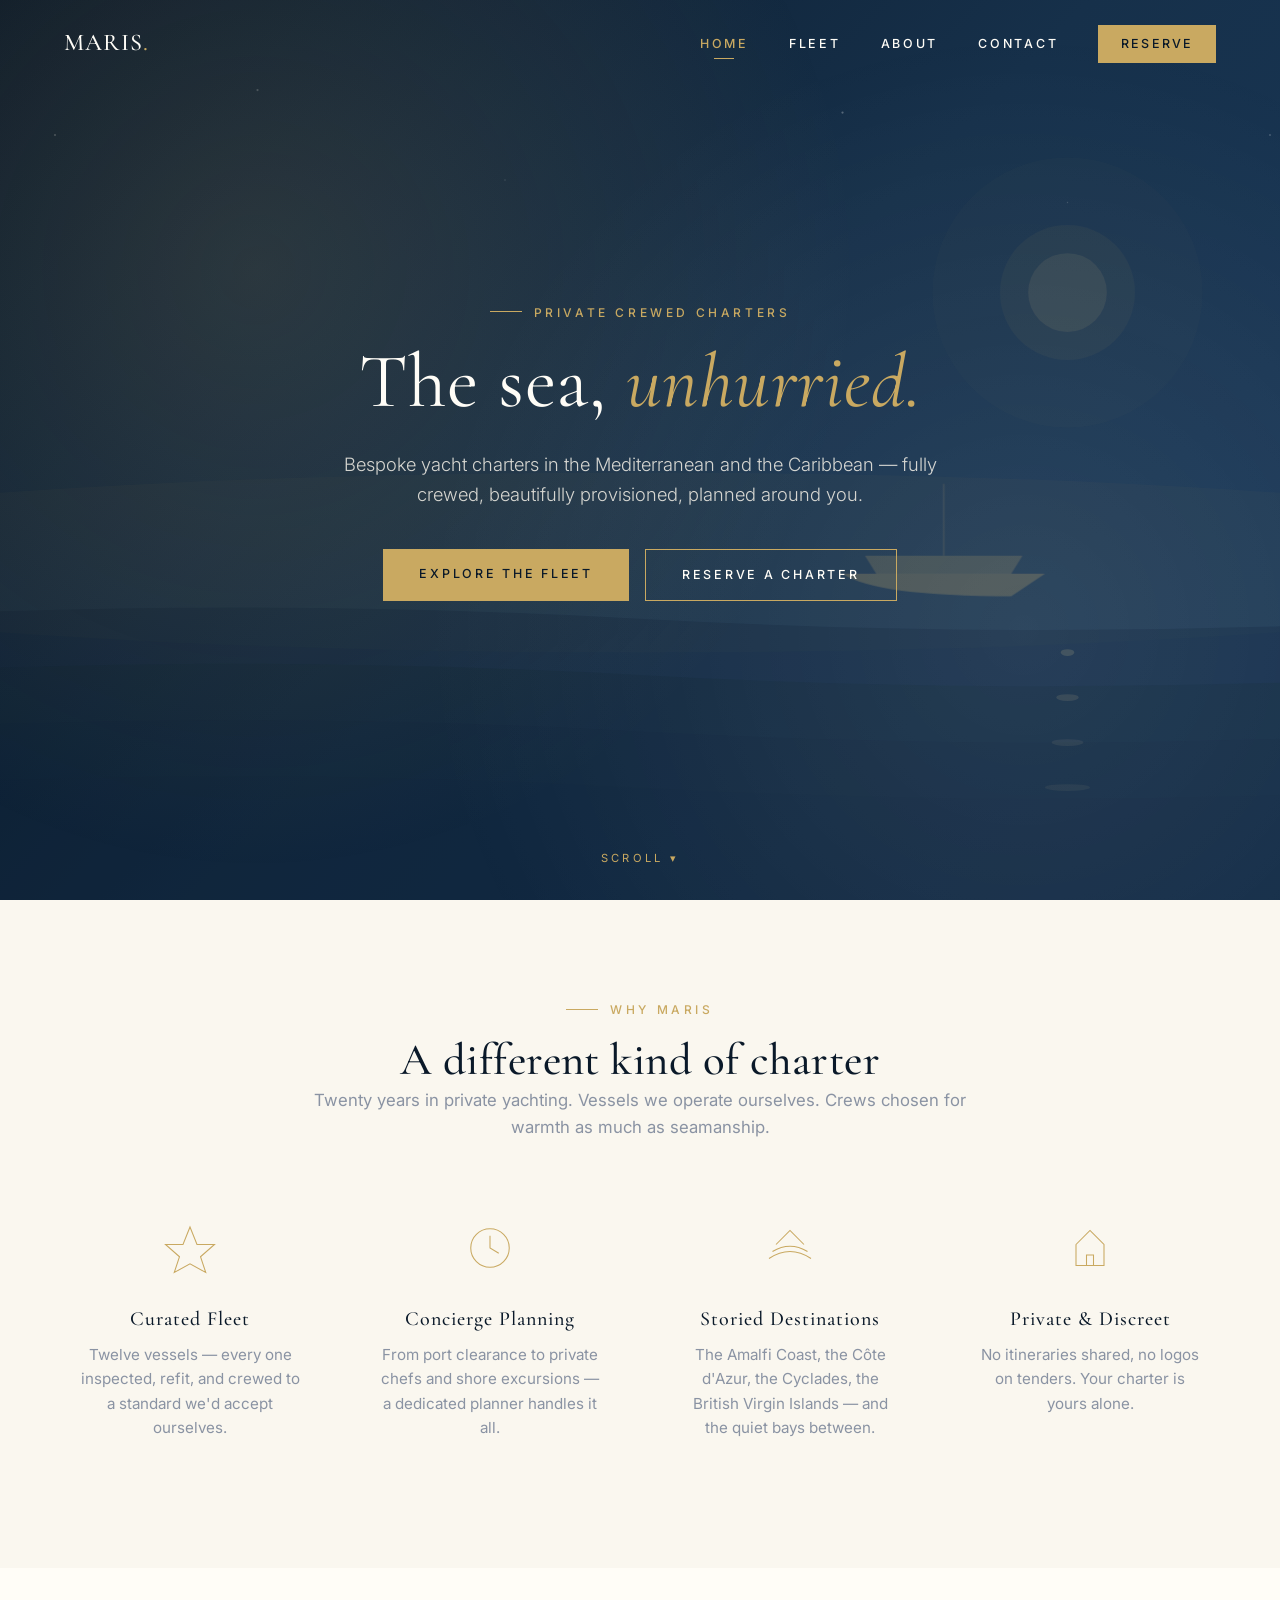
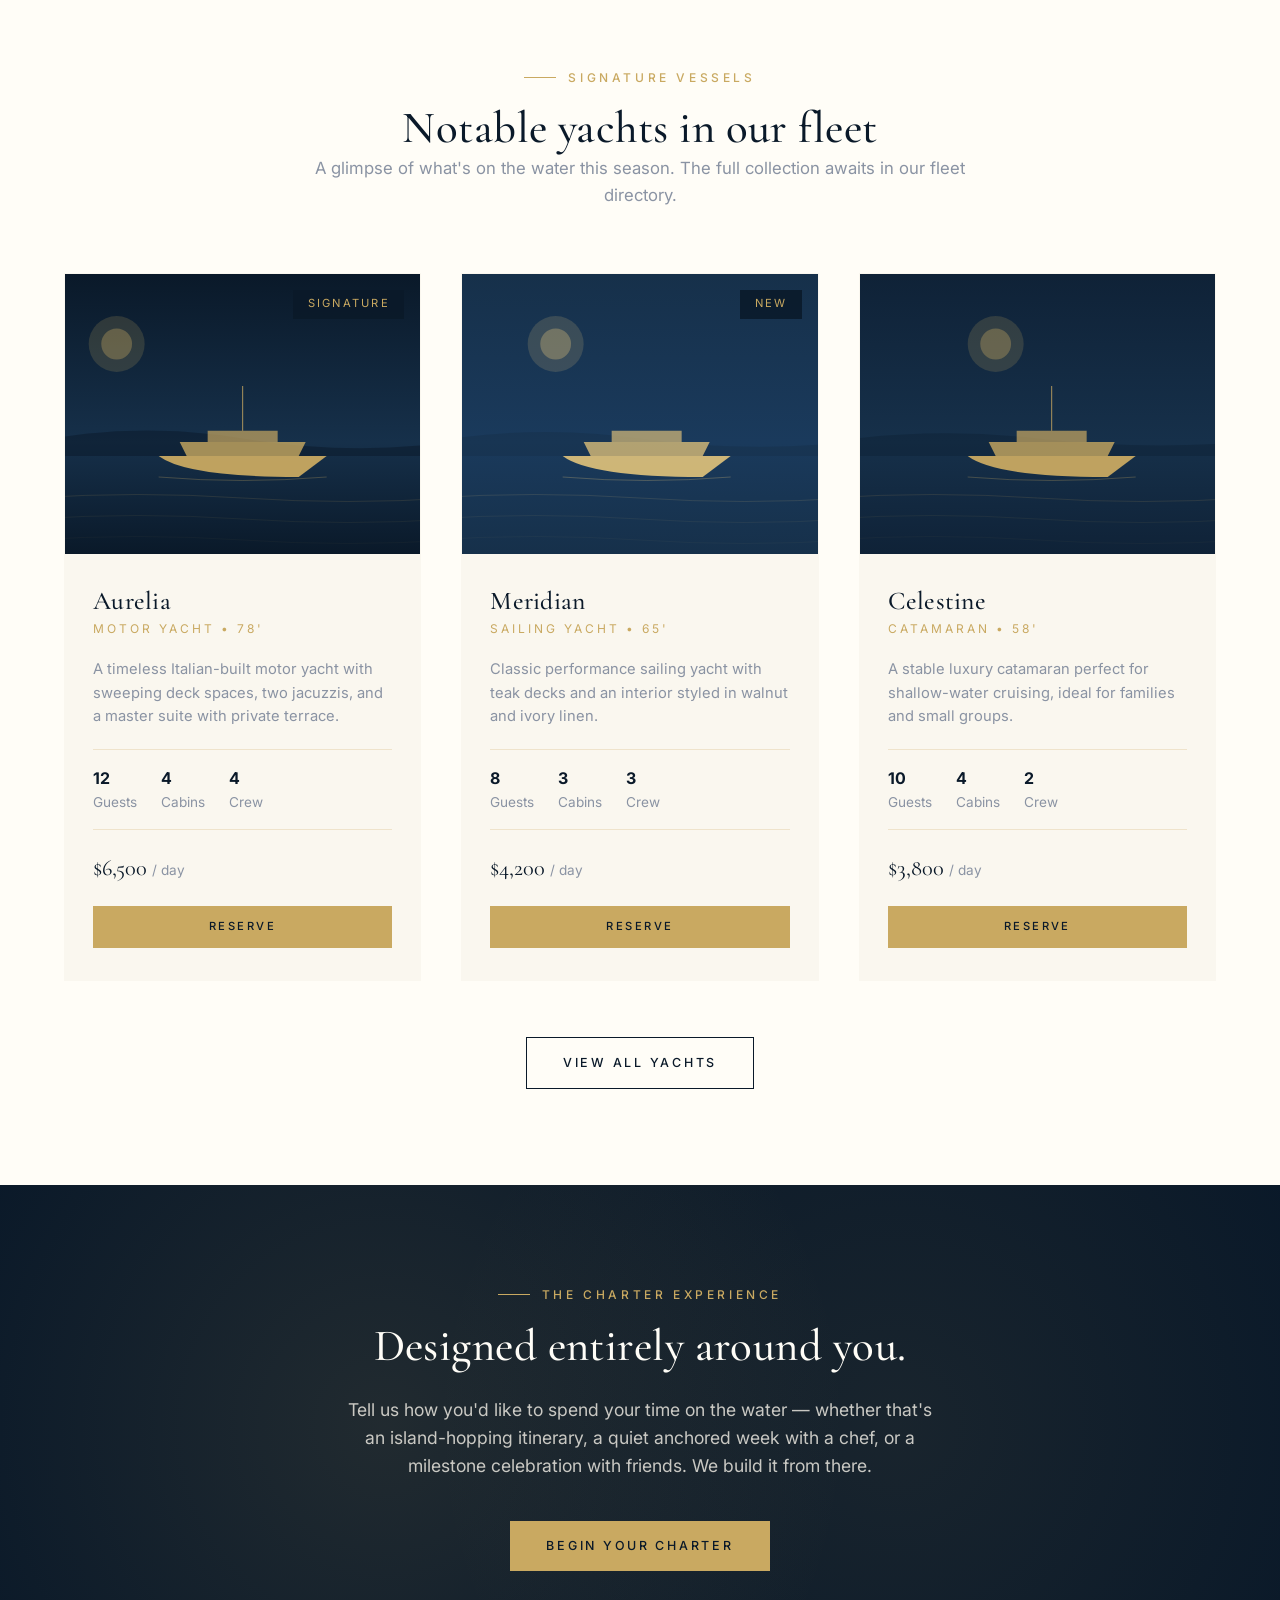
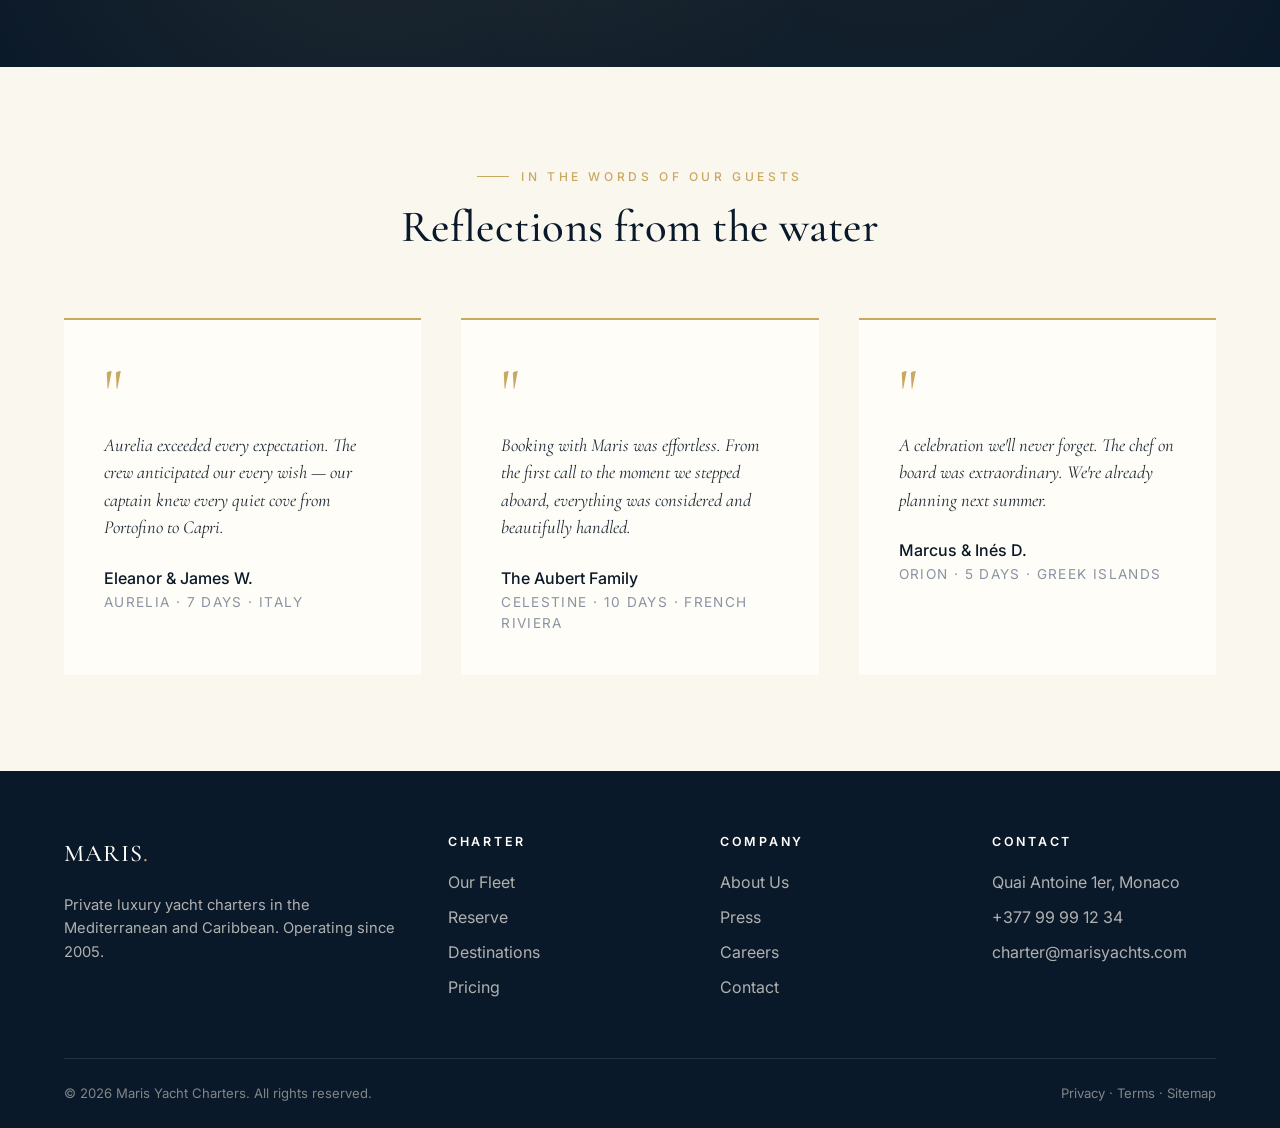
==== index.html @ e3ecb00d "Add files via upload" ====
<!DOCTYPE html>
<html lang="en">
<head>
  <meta charset="UTF-8">
  <meta name="viewport" content="width=device-width, initial-scale=1.0">
  <title>Maris Yacht Charters — Private Luxury Yacht Charters</title>
  <meta name="description" content="Private luxury yacht charters in the Mediterranean and Caribbean. Crewed motor yachts, sailing yachts, and catamarans available by the day or week.">
  <link rel="preconnect" href="https://fonts.googleapis.com">
  <link rel="preconnect" href="https://fonts.gstatic.com" crossorigin>
  <link href="https://fonts.googleapis.com/css2?family=Cormorant+Garamond:ital,wght@0,400;0,500;0,600;1,400&family=Inter:wght@300;400;500;600&display=swap" rel="stylesheet">
  <link rel="stylesheet" href="styles.css">
</head>
<body>

  <!-- Navigation -->
  <nav class="nav">
    <div class="nav-inner">
      <a href="index.html" class="logo">MARIS<span class="gold">.</span></a>
      <button class="nav-toggle" aria-label="Menu">☰</button>
      <ul class="nav-links">
        <li><a href="index.html" class="active">Home</a></li>
        <li><a href="fleet.html">Fleet</a></li>
        <li><a href="about.html">About</a></li>
        <li><a href="contact.html">Contact</a></li>
        <li><a href="booking.html" class="nav-cta">Reserve</a></li>
      </ul>
    </div>
  </nav>

  <!-- Hero -->
  <header class="hero">
    <div class="hero-bg">
      <svg viewBox="0 0 1440 800" xmlns="http://www.w3.org/2000/svg" preserveAspectRatio="xMidYMid slice">
        <defs>
          <linearGradient id="hero-sky" x1="0" y1="0" x2="0" y2="1">
            <stop offset="0" stop-color="#0a1929"/>
            <stop offset="1" stop-color="#16304a"/>
          </linearGradient>
        </defs>
        <!-- Stars -->
        <circle cx="200" cy="120" r="0.8" fill="#fff" opacity="0.6"/>
        <circle cx="380" cy="80" r="1" fill="#fff" opacity="0.5"/>
        <circle cx="600" cy="160" r="0.7" fill="#fff" opacity="0.4"/>
        <circle cx="900" cy="100" r="1" fill="#fff" opacity="0.7"/>
        <circle cx="1100" cy="180" r="0.6" fill="#fff" opacity="0.4"/>
        <circle cx="1280" cy="120" r="0.9" fill="#fff" opacity="0.5"/>
        <!-- Moon glow -->
        <circle cx="1100" cy="260" r="120" fill="#c9a961" opacity="0.06"/>
        <circle cx="1100" cy="260" r="60" fill="#c9a961" opacity="0.12"/>
        <circle cx="1100" cy="260" r="35" fill="#d9bd7a" opacity="0.25"/>
        <!-- Horizon glow -->
        <ellipse cx="720" cy="500" rx="900" ry="80" fill="#c9a961" opacity="0.08"/>
        <!-- Distant yacht -->
        <g transform="translate(900, 480)" opacity="0.65">
          <path d="M0 30 Q30 50 150 50 L180 30 Z" fill="#c9a961"/>
          <path d="M20 14 L160 14 L150 30 L30 30 Z" fill="#c9a961" opacity="0.8"/>
          <line x1="90" y1="14" x2="90" y2="-50" stroke="#c9a961" stroke-width="0.8"/>
        </g>
        <!-- Water waves -->
        <path d="M0 550 Q360 530 720 550 T1440 550 L1440 800 L0 800 Z" fill="#0a1929" opacity="0.5"/>
        <path d="M0 600 Q360 580 720 600 T1440 600 L1440 800 L0 800 Z" fill="#0a1929" opacity="0.6"/>
        <path d="M0 650 Q360 630 720 650 T1440 650 L1440 800 L0 800 Z" fill="#0a1929" opacity="0.7"/>
        <path d="M0 700 Q360 680 720 700 T1440 700 L1440 800 L0 800 Z" fill="#0a1929" opacity="0.85"/>
        <!-- Moon reflection on water -->
        <ellipse cx="1100" cy="580" rx="6" ry="3" fill="#d9bd7a" opacity="0.4"/>
        <ellipse cx="1100" cy="620" rx="10" ry="3" fill="#d9bd7a" opacity="0.3"/>
        <ellipse cx="1100" cy="660" rx="14" ry="3" fill="#d9bd7a" opacity="0.2"/>
        <ellipse cx="1100" cy="700" rx="20" ry="3" fill="#d9bd7a" opacity="0.15"/>
      </svg>
    </div>
    <div class="hero-content">
      <span class="eyebrow">Private Crewed Charters</span>
      <h1>The sea, <span class="italic">unhurried.</span></h1>
      <p class="subtitle">Bespoke yacht charters in the Mediterranean and the Caribbean — fully crewed, beautifully provisioned, planned around you.</p>
      <div class="hero-cta">
        <a href="fleet.html" class="btn btn-primary">Explore the fleet</a>
        <a href="booking.html" class="btn btn-outline">Reserve a charter</a>
      </div>
    </div>
    <div class="hero-scroll">Scroll ▾</div>
  </header>

  <!-- Value props -->
  <section class="values">
    <div class="container">
      <div class="section-head reveal">
        <span class="eyebrow">Why Maris</span>
        <h2>A different kind of charter</h2>
        <p>Twenty years in private yachting. Vessels we operate ourselves. Crews chosen for warmth as much as seamanship.</p>
      </div>
      <div class="values-grid">
        <div class="value reveal">
          <svg class="value-icon" viewBox="0 0 64 64" fill="none" stroke="currentColor" stroke-width="1.2">
            <path d="M32 8 L40 28 L60 28 L44 42 L50 60 L32 50 L14 60 L20 42 L4 28 L24 28 Z"/>
          </svg>
          <h3>Curated Fleet</h3>
          <p>Twelve vessels — every one inspected, refit, and crewed to a standard we'd accept ourselves.</p>
        </div>
        <div class="value reveal">
          <svg class="value-icon" viewBox="0 0 64 64" fill="none" stroke="currentColor" stroke-width="1.2">
            <circle cx="32" cy="32" r="22"/>
            <path d="M32 18 L32 32 L42 38"/>
          </svg>
          <h3>Concierge Planning</h3>
          <p>From port clearance to private chefs and shore excursions — a dedicated planner handles it all.</p>
        </div>
        <div class="value reveal">
          <svg class="value-icon" viewBox="0 0 64 64" fill="none" stroke="currentColor" stroke-width="1.2">
            <path d="M12 36 Q32 24 52 36"/>
            <path d="M8 44 Q32 28 56 44"/>
            <path d="M16 28 L32 12 L48 28"/>
          </svg>
          <h3>Storied Destinations</h3>
          <p>The Amalfi Coast, the Côte d'Azur, the Cyclades, the British Virgin Islands — and the quiet bays between.</p>
        </div>
        <div class="value reveal">
          <svg class="value-icon" viewBox="0 0 64 64" fill="none" stroke="currentColor" stroke-width="1.2">
            <path d="M16 28 L32 12 L48 28 L48 52 L16 52 Z"/>
            <path d="M28 52 L28 40 L36 40 L36 52"/>
          </svg>
          <h3>Private &amp; Discreet</h3>
          <p>No itineraries shared, no logos on tenders. Your charter is yours alone.</p>
        </div>
      </div>
    </div>
  </section>

  <!-- Featured fleet -->
  <section class="fleet-preview">
    <div class="container">
      <div class="section-head reveal">
        <span class="eyebrow">Signature Vessels</span>
        <h2>Notable yachts in our fleet</h2>
        <p>A glimpse of what's on the water this season. The full collection awaits in our fleet directory.</p>
      </div>
      <div class="yacht-grid" id="featured-fleet"></div>
      <div style="text-align: center; margin-top: 3.5rem;" class="reveal">
        <a href="fleet.html" class="btn btn-outline-dark">View all yachts</a>
      </div>
    </div>
  </section>

  <!-- Experience -->
  <section class="experience">
    <div class="container">
      <span class="eyebrow reveal">The Charter Experience</span>
      <h2 class="reveal">Designed entirely around you.</h2>
      <p class="reveal">Tell us how you'd like to spend your time on the water — whether that's an island-hopping itinerary, a quiet anchored week with a chef, or a milestone celebration with friends. We build it from there.</p>
      <a href="booking.html" class="btn btn-primary reveal">Begin your charter</a>
    </div>
  </section>

  <!-- Testimonials -->
  <section class="testimonials">
    <div class="container">
      <div class="section-head reveal">
        <span class="eyebrow">In the words of our guests</span>
        <h2>Reflections from the water</h2>
      </div>
      <div class="testimonial-grid">
        <div class="testimonial reveal">
          <div class="testimonial-quote">"</div>
          <p class="testimonial-text">Aurelia exceeded every expectation. The crew anticipated our every wish — our captain knew every quiet cove from Portofino to Capri.</p>
          <div class="testimonial-author">Eleanor &amp; James W.</div>
          <div class="testimonial-source">Aurelia · 7 days · Italy</div>
        </div>
        <div class="testimonial reveal">
          <div class="testimonial-quote">"</div>
          <p class="testimonial-text">Booking with Maris was effortless. From the first call to the moment we stepped aboard, everything was considered and beautifully handled.</p>
          <div class="testimonial-author">The Aubert Family</div>
          <div class="testimonial-source">Celestine · 10 days · French Riviera</div>
        </div>
        <div class="testimonial reveal">
          <div class="testimonial-quote">"</div>
          <p class="testimonial-text">A celebration we'll never forget. The chef on board was extraordinary. We're already planning next summer.</p>
          <div class="testimonial-author">Marcus &amp; Inés D.</div>
          <div class="testimonial-source">Orion · 5 days · Greek Islands</div>
        </div>
      </div>
    </div>
  </section>

  <!-- Footer -->
  <footer>
    <div class="container">
      <div class="footer-grid">
        <div>
          <div class="logo" style="margin-bottom: 1.25rem;">MARIS<span class="gold">.</span></div>
          <p>Private luxury yacht charters in the Mediterranean and Caribbean. Operating since 2005.</p>
        </div>
        <div>
          <h4>Charter</h4>
          <ul>
            <li><a href="fleet.html">Our Fleet</a></li>
            <li><a href="booking.html">Reserve</a></li>
            <li><a href="#">Destinations</a></li>
            <li><a href="#">Pricing</a></li>
          </ul>
        </div>
        <div>
          <h4>Company</h4>
          <ul>
            <li><a href="about.html">About Us</a></li>
            <li><a href="#">Press</a></li>
            <li><a href="#">Careers</a></li>
            <li><a href="contact.html">Contact</a></li>
          </ul>
        </div>
        <div>
          <h4>Contact</h4>
          <ul>
            <li>Quai Antoine 1er, Monaco</li>
            <li>+377 99 99 12 34</li>
            <li>charter@marisyachts.com</li>
          </ul>
        </div>
      </div>
      <div class="footer-bottom">
        <div>© 2026 Maris Yacht Charters. All rights reserved.</div>
        <div><a href="#">Privacy</a> · <a href="#">Terms</a> · <a href="#">Sitemap</a></div>
      </div>
    </div>
  </footer>

  <script src="script.js"></script>
</body>
</html>
---- styles.css ----
/* =========================================================
   Maris Yacht Charters — Luxury Yacht Charter Site
   Shared styles
   ========================================================= */

:root {
  --navy-900: #0a1929;
  --navy-800: #0f2237;
  --navy-700: #16304a;
  --charcoal: #1f2a37;
  --gold: #c9a961;
  --gold-bright: #d9bd7a;
  --gold-dim: #8a7340;
  --cream: #f5f1e8;
  --cream-soft: #faf7ef;
  --ivory: #fffdf7;
  --muted: #8a93a3;
  --line: rgba(201, 169, 97, 0.25);
  --shadow-lg: 0 30px 80px -20px rgba(0, 0, 0, 0.55);
  --shadow-md: 0 12px 32px -10px rgba(0, 0, 0, 0.35);
  --radius: 4px;
  --container: 1200px;
  --serif: "Cormorant Garamond", "Playfair Display", Georgia, "Times New Roman", serif;
  --sans: "Inter", -apple-system, BlinkMacSystemFont, "Segoe UI", Roboto, sans-serif;
}

* { box-sizing: border-box; margin: 0; padding: 0; }

html { scroll-behavior: smooth; }

body {
  font-family: var(--sans);
  font-size: 16px;
  line-height: 1.6;
  color: var(--charcoal);
  background: var(--ivory);
  -webkit-font-smoothing: antialiased;
  -moz-osx-font-smoothing: grayscale;
}

h1, h2, h3, h4, h5 {
  font-family: var(--serif);
  font-weight: 500;
  letter-spacing: 0.01em;
  line-height: 1.15;
  color: var(--navy-900);
}

h1 { font-size: clamp(2.5rem, 5vw, 4.5rem); }
h2 { font-size: clamp(2rem, 3.5vw, 3rem); }
h3 { font-size: 1.5rem; }
h4 { font-size: 1.15rem; }

p { margin-bottom: 1rem; }

a { color: inherit; text-decoration: none; transition: color 0.2s ease; }

img { max-width: 100%; display: block; }

.container {
  max-width: var(--container);
  margin: 0 auto;
  padding: 0 1.5rem;
}

/* ---------- Eyebrow / accent text ---------- */
.eyebrow {
  font-family: var(--sans);
  font-size: 0.75rem;
  font-weight: 500;
  letter-spacing: 0.3em;
  text-transform: uppercase;
  color: var(--gold);
  margin-bottom: 1rem;
  display: inline-block;
}

.eyebrow::before {
  content: "";
  display: inline-block;
  width: 32px;
  height: 1px;
  background: var(--gold);
  vertical-align: middle;
  margin-right: 12px;
  margin-bottom: 3px;
}

/* ---------- Buttons ---------- */
.btn {
  display: inline-block;
  padding: 0.95rem 2.25rem;
  font-family: var(--sans);
  font-size: 0.78rem;
  font-weight: 500;
  letter-spacing: 0.22em;
  text-transform: uppercase;
  cursor: pointer;
  border: none;
  transition: all 0.3s ease;
  text-align: center;
}

.btn-primary {
  background: var(--gold);
  color: var(--navy-900);
}
.btn-primary:hover {
  background: var(--gold-bright);
  transform: translateY(-1px);
  box-shadow: 0 12px 24px -8px rgba(201, 169, 97, 0.5);
}

.btn-outline {
  background: transparent;
  color: var(--ivory);
  border: 1px solid var(--gold);
}
.btn-outline:hover { background: var(--gold); color: var(--navy-900); }

.btn-outline-dark {
  background: transparent;
  color: var(--navy-900);
  border: 1px solid var(--navy-900);
}
.btn-outline-dark:hover { background: var(--navy-900); color: var(--ivory); }

/* ---------- Navigation ---------- */
.nav {
  position: fixed;
  top: 0;
  left: 0;
  right: 0;
  z-index: 100;
  padding: 1.5rem 0;
  background: transparent;
  transition: all 0.3s ease;
}
.nav.scrolled,
.nav.solid {
  background: rgba(10, 25, 41, 0.96);
  backdrop-filter: blur(10px);
  padding: 1rem 0;
  box-shadow: var(--shadow-md);
}

.nav-inner {
  display: flex;
  align-items: center;
  justify-content: space-between;
  max-width: var(--container);
  margin: 0 auto;
  padding: 0 1.5rem;
}

.logo {
  font-family: var(--serif);
  font-size: 1.5rem;
  font-weight: 500;
  color: var(--ivory);
  letter-spacing: 0.05em;
}
.logo .gold { color: var(--gold); }

.nav-links {
  display: flex;
  gap: 2.5rem;
  list-style: none;
  align-items: center;
}

.nav-links a {
  font-size: 0.78rem;
  font-weight: 500;
  letter-spacing: 0.22em;
  text-transform: uppercase;
  color: var(--ivory);
  position: relative;
  padding: 0.5rem 0;
}
.nav-links a:hover,
.nav-links a.active { color: var(--gold); }
.nav-links a.active::after {
  content: "";
  position: absolute;
  bottom: 0;
  left: 50%;
  transform: translateX(-50%);
  width: 20px;
  height: 1px;
  background: var(--gold);
}

.nav-cta {
  background: var(--gold);
  color: var(--navy-900) !important;
  padding: 0.7rem 1.4rem !important;
  letter-spacing: 0.18em !important;
}
.nav-cta:hover { background: var(--gold-bright); }

.nav-toggle {
  display: none;
  background: none;
  border: none;
  color: var(--ivory);
  cursor: pointer;
  font-size: 1.5rem;
}

/* ---------- Hero ---------- */
.hero {
  position: relative;
  height: 100vh;
  min-height: 640px;
  display: flex;
  align-items: center;
  justify-content: center;
  color: var(--ivory);
  text-align: center;
  overflow: hidden;
}

.hero-bg {
  position: absolute;
  inset: 0;
  background: linear-gradient(135deg, #0a1929 0%, #16304a 50%, #1a3a5c 100%);
  z-index: 0;
}
.hero-bg::after {
  content: "";
  position: absolute;
  inset: 0;
  background:
    radial-gradient(circle at 20% 30%, rgba(201, 169, 97, 0.15), transparent 50%),
    radial-gradient(circle at 80% 70%, rgba(255, 255, 255, 0.08), transparent 50%);
}

/* Subtle ocean wave pattern */
.hero-bg svg { width: 100%; height: 100%; opacity: 0.4; }

.hero-content {
  position: relative;
  z-index: 2;
  max-width: 800px;
  padding: 0 1.5rem;
}

.hero h1 {
  color: var(--ivory);
  font-size: clamp(2.75rem, 6vw, 5.5rem);
  font-weight: 400;
  margin-bottom: 1.5rem;
}
.hero h1 .italic { font-style: italic; color: var(--gold); }

.hero p.subtitle {
  font-size: 1.15rem;
  color: rgba(245, 241, 232, 0.85);
  max-width: 600px;
  margin: 0 auto 2.5rem;
  font-weight: 300;
}

.hero-cta {
  display: flex;
  gap: 1rem;
  justify-content: center;
  flex-wrap: wrap;
}

.hero-scroll {
  position: absolute;
  bottom: 2rem;
  left: 50%;
  transform: translateX(-50%);
  color: var(--gold);
  font-size: 0.7rem;
  letter-spacing: 0.3em;
  text-transform: uppercase;
  z-index: 2;
}

/* ---------- Section base ---------- */
section { padding: 6rem 0; }

.section-head {
  text-align: center;
  max-width: 700px;
  margin: 0 auto 4rem;
}
.section-head p { color: var(--muted); font-size: 1.05rem; }

/* ---------- Value props ---------- */
.values {
  background: var(--cream-soft);
}
.values-grid {
  display: grid;
  grid-template-columns: repeat(auto-fit, minmax(240px, 1fr));
  gap: 3rem;
}
.value {
  text-align: center;
  padding: 1rem;
}
.value-icon {
  width: 56px;
  height: 56px;
  margin: 0 auto 1.5rem;
  color: var(--gold);
}
.value h3 {
  font-size: 1.25rem;
  margin-bottom: 0.75rem;
  letter-spacing: 0.05em;
}
.value p { color: var(--muted); font-size: 0.95rem; }

/* ---------- Featured Fleet ---------- */
.fleet-preview { background: var(--ivory); }

.yacht-grid {
  display: grid;
  grid-template-columns: repeat(auto-fit, minmax(320px, 1fr));
  gap: 2.5rem;
}

.yacht-card {
  background: var(--cream-soft);
  overflow: hidden;
  transition: all 0.4s ease;
  border: 1px solid transparent;
  display: flex;
  flex-direction: column;
}
.yacht-card:hover {
  transform: translateY(-6px);
  box-shadow: var(--shadow-lg);
  border-color: var(--line);
}

.yacht-img {
  height: 280px;
  position: relative;
  overflow: hidden;
  background: linear-gradient(135deg, var(--navy-700), var(--navy-900));
}
.yacht-img svg { width: 100%; height: 100%; }

.yacht-badge {
  position: absolute;
  top: 1rem;
  right: 1rem;
  background: rgba(10, 25, 41, 0.85);
  color: var(--gold);
  padding: 0.35rem 0.9rem;
  font-size: 0.7rem;
  letter-spacing: 0.2em;
  text-transform: uppercase;
}

.yacht-info {
  padding: 2rem 1.75rem;
  flex: 1;
  display: flex;
  flex-direction: column;
}
.yacht-info h3 { font-size: 1.6rem; margin-bottom: 0.25rem; }
.yacht-info .yacht-type {
  font-size: 0.75rem;
  letter-spacing: 0.25em;
  text-transform: uppercase;
  color: var(--gold);
  margin-bottom: 1.25rem;
}
.yacht-specs {
  display: flex;
  gap: 1.5rem;
  margin: 1.25rem 0;
  padding: 1rem 0;
  border-top: 1px solid var(--line);
  border-bottom: 1px solid var(--line);
  font-size: 0.85rem;
  color: var(--muted);
}
.yacht-specs span strong { color: var(--navy-900); display: block; font-size: 1rem; }
.yacht-price {
  font-family: var(--serif);
  font-size: 1.4rem;
  color: var(--navy-900);
  margin-top: auto;
}
.yacht-price .per { font-size: 0.85rem; color: var(--muted); font-family: var(--sans); }
.yacht-cta {
  margin-top: 1.25rem;
  display: flex;
  gap: 0.75rem;
}
.yacht-cta .btn { flex: 1; padding: 0.75rem 1rem; font-size: 0.7rem; }

/* ---------- Experience / CTA strip ---------- */
.experience {
  background: var(--navy-900);
  color: var(--ivory);
  text-align: center;
  position: relative;
  overflow: hidden;
}
.experience::before {
  content: "";
  position: absolute;
  inset: 0;
  background:
    radial-gradient(circle at 30% 50%, rgba(201, 169, 97, 0.12), transparent 50%),
    radial-gradient(circle at 70% 50%, rgba(201, 169, 97, 0.08), transparent 50%);
}
.experience .container { position: relative; z-index: 1; }
.experience h2 { color: var(--ivory); margin-bottom: 1.5rem; }
.experience p {
  color: rgba(245, 241, 232, 0.8);
  max-width: 600px;
  margin: 0 auto 2.5rem;
  font-size: 1.1rem;
}

/* ---------- Testimonials ---------- */
.testimonials { background: var(--cream-soft); }
.testimonial-grid {
  display: grid;
  grid-template-columns: repeat(auto-fit, minmax(300px, 1fr));
  gap: 2.5rem;
}
.testimonial {
  padding: 2.5rem;
  background: var(--ivory);
  position: relative;
  border-top: 2px solid var(--gold);
}
.testimonial-quote {
  font-family: var(--serif);
  font-size: 4rem;
  color: var(--gold);
  line-height: 1;
  margin-bottom: 0.5rem;
}
.testimonial-text {
  font-family: var(--serif);
  font-size: 1.15rem;
  font-style: italic;
  color: var(--charcoal);
  margin-bottom: 1.5rem;
  line-height: 1.5;
}
.testimonial-author { font-weight: 500; color: var(--navy-900); }
.testimonial-source { font-size: 0.85rem; color: var(--muted); letter-spacing: 0.1em; text-transform: uppercase; }

/* ---------- Footer ---------- */
footer {
  background: var(--navy-900);
  color: rgba(245, 241, 232, 0.7);
  padding: 4rem 0 1.5rem;
}
.footer-grid {
  display: grid;
  grid-template-columns: 1.5fr 1fr 1fr 1fr;
  gap: 3rem;
  margin-bottom: 3rem;
}
footer h4 {
  color: var(--ivory);
  font-family: var(--sans);
  font-size: 0.78rem;
  font-weight: 600;
  letter-spacing: 0.22em;
  text-transform: uppercase;
  margin-bottom: 1.25rem;
}
footer ul { list-style: none; }
footer li { margin-bottom: 0.6rem; }
footer a:hover { color: var(--gold); }
footer p { font-size: 0.92rem; }

.footer-bottom {
  border-top: 1px solid rgba(245, 241, 232, 0.1);
  padding-top: 1.5rem;
  display: flex;
  justify-content: space-between;
  align-items: center;
  font-size: 0.82rem;
  color: rgba(245, 241, 232, 0.5);
  flex-wrap: wrap;
  gap: 1rem;
}

/* ---------- Page hero (interior pages) ---------- */
.page-hero {
  background: linear-gradient(135deg, var(--navy-900) 0%, var(--navy-700) 100%);
  color: var(--ivory);
  padding: 11rem 0 5rem;
  text-align: center;
  position: relative;
  overflow: hidden;
}
.page-hero::before {
  content: "";
  position: absolute;
  inset: 0;
  background: radial-gradient(circle at 50% 0%, rgba(201, 169, 97, 0.15), transparent 60%);
}
.page-hero .container { position: relative; z-index: 1; }
.page-hero h1 { color: var(--ivory); margin-bottom: 1rem; }
.page-hero p { color: rgba(245, 241, 232, 0.8); max-width: 600px; margin: 0 auto; font-size: 1.1rem; }

/* ---------- Fleet page ---------- */
.fleet-filters {
  background: var(--cream-soft);
  padding: 2rem 0;
  border-bottom: 1px solid var(--line);
}
.filter-row {
  display: flex;
  justify-content: center;
  gap: 0.75rem;
  flex-wrap: wrap;
}
.filter-btn {
  padding: 0.6rem 1.4rem;
  background: transparent;
  border: 1px solid var(--line);
  color: var(--charcoal);
  font-size: 0.75rem;
  letter-spacing: 0.2em;
  text-transform: uppercase;
  cursor: pointer;
  transition: all 0.2s ease;
}
.filter-btn:hover { border-color: var(--gold); color: var(--gold); }
.filter-btn.active {
  background: var(--navy-900);
  color: var(--gold);
  border-color: var(--navy-900);
}

/* ---------- Booking form ---------- */
.booking-section { background: var(--ivory); }

.booking-grid {
  display: grid;
  grid-template-columns: 1fr 1fr;
  gap: 4rem;
  align-items: start;
}

.booking-form {
  background: var(--cream-soft);
  padding: 3rem;
  border-top: 3px solid var(--gold);
}

.form-group { margin-bottom: 1.5rem; }
.form-row {
  display: grid;
  grid-template-columns: 1fr 1fr;
  gap: 1rem;
}
.form-group label {
  display: block;
  font-size: 0.72rem;
  font-weight: 500;
  letter-spacing: 0.22em;
  text-transform: uppercase;
  color: var(--navy-900);
  margin-bottom: 0.5rem;
}
.form-group input,
.form-group select,
.form-group textarea {
  width: 100%;
  padding: 0.85rem 1rem;
  border: 1px solid var(--line);
  background: var(--ivory);
  font-family: var(--sans);
  font-size: 0.95rem;
  color: var(--charcoal);
  transition: border-color 0.2s ease;
}
.form-group input:focus,
.form-group select:focus,
.form-group textarea:focus {
  outline: none;
  border-color: var(--gold);
}
.form-group textarea { resize: vertical; min-height: 100px; }

.booking-summary {
  position: sticky;
  top: 100px;
  padding: 2.5rem;
  border: 1px solid var(--line);
}
.booking-summary h3 {
  font-size: 1.4rem;
  margin-bottom: 0.5rem;
}
.booking-summary .summary-eyebrow {
  font-size: 0.7rem;
  letter-spacing: 0.25em;
  text-transform: uppercase;
  color: var(--gold);
  margin-bottom: 1.5rem;
  display: block;
}
.summary-row {
  display: flex;
  justify-content: space-between;
  padding: 1rem 0;
  border-bottom: 1px solid var(--line);
  font-size: 0.95rem;
}
.summary-row .label { color: var(--muted); }
.summary-row .value { color: var(--navy-900); font-weight: 500; }
.summary-row.total {
  font-size: 1.2rem;
  font-family: var(--serif);
  border-bottom: none;
  padding-top: 1.5rem;
  margin-top: 0.5rem;
  border-top: 2px solid var(--navy-900);
}
.summary-row.total .value { color: var(--gold); font-size: 1.5rem; }

.booking-submit {
  width: 100%;
  margin-top: 2rem;
  padding: 1.15rem;
  font-size: 0.85rem;
}

.confirmation {
  display: none;
  text-align: center;
  padding: 3rem;
  background: var(--cream-soft);
  border-top: 3px solid var(--gold);
}
.confirmation.show { display: block; }
.confirmation .check {
  width: 64px;
  height: 64px;
  margin: 0 auto 1.5rem;
  background: var(--gold);
  border-radius: 50%;
  display: flex;
  align-items: center;
  justify-content: center;
  color: var(--navy-900);
  font-size: 2rem;
}
.confirmation h2 { margin-bottom: 1rem; }
.confirmation .ref {
  display: inline-block;
  font-family: var(--serif);
  font-size: 1.4rem;
  color: var(--gold);
  margin: 1rem 0;
  padding: 0.5rem 1.5rem;
  border: 1px solid var(--gold);
}

/* ---------- About page ---------- */
.about-intro { background: var(--ivory); }
.about-grid {
  display: grid;
  grid-template-columns: 1fr 1fr;
  gap: 5rem;
  align-items: center;
}
.about-grid img,
.about-image {
  width: 100%;
  height: 500px;
  background: linear-gradient(135deg, var(--navy-700), var(--navy-900));
  position: relative;
}
.about-grid p { color: var(--muted); font-size: 1.05rem; margin-bottom: 1.25rem; }

.crew { background: var(--cream-soft); }
.crew-grid {
  display: grid;
  grid-template-columns: repeat(auto-fit, minmax(240px, 1fr));
  gap: 2.5rem;
}
.crew-member { text-align: center; }
.crew-photo {
  width: 100%;
  aspect-ratio: 1;
  background: linear-gradient(135deg, var(--navy-700), var(--navy-800));
  margin-bottom: 1.25rem;
  display: flex;
  align-items: center;
  justify-content: center;
  color: var(--gold);
  font-family: var(--serif);
  font-size: 4rem;
  font-style: italic;
}
.crew-member h3 { font-size: 1.3rem; margin-bottom: 0.25rem; }
.crew-member .role {
  font-size: 0.75rem;
  letter-spacing: 0.22em;
  text-transform: uppercase;
  color: var(--gold);
  margin-bottom: 0.75rem;
}
.crew-member p { font-size: 0.95rem; color: var(--muted); }

/* ---------- Contact page ---------- */
.contact-grid {
  display: grid;
  grid-template-columns: 1fr 1.2fr;
  gap: 4rem;
}
.contact-info h3 { margin-bottom: 1rem; font-size: 1.4rem; }
.contact-info p { color: var(--muted); margin-bottom: 2rem; }

.contact-detail {
  display: flex;
  gap: 1.25rem;
  margin-bottom: 1.75rem;
  padding-bottom: 1.75rem;
  border-bottom: 1px solid var(--line);
}
.contact-icon {
  width: 40px;
  height: 40px;
  color: var(--gold);
  flex-shrink: 0;
}
.contact-detail h4 {
  font-family: var(--sans);
  font-size: 0.72rem;
  letter-spacing: 0.25em;
  text-transform: uppercase;
  color: var(--navy-900);
  margin-bottom: 0.5rem;
  font-weight: 500;
}
.contact-detail p { margin-bottom: 0; color: var(--charcoal); }

/* ---------- Animations ---------- */
@keyframes fadeUp {
  from { opacity: 0; transform: translateY(20px); }
  to { opacity: 1; transform: translateY(0); }
}

.reveal {
  opacity: 0;
  transform: translateY(20px);
  transition: opacity 0.8s ease, transform 0.8s ease;
}
.reveal.in {
  opacity: 1;
  transform: translateY(0);
}

/* ---------- Responsive ---------- */
@media (max-width: 900px) {
  .nav-toggle { display: block; }
  .nav-links {
    position: fixed;
    top: 0;
    right: -100%;
    width: 80%;
    max-width: 320px;
    height: 100vh;
    background: var(--navy-900);
    flex-direction: column;
    align-items: flex-start;
    justify-content: center;
    padding: 2rem;
    transition: right 0.3s ease;
    gap: 1.75rem;
  }
  .nav-links.open { right: 0; }
  .booking-grid,
  .about-grid,
  .contact-grid,
  .footer-grid { grid-template-columns: 1fr; gap: 2.5rem; }
  .booking-summary { position: static; }
  .footer-bottom { flex-direction: column; text-align: center; }
  section { padding: 4rem 0; }
  .about-image { height: 320px; }
  .booking-form { padding: 2rem 1.5rem; }
  .form-row { grid-template-columns: 1fr; }
}
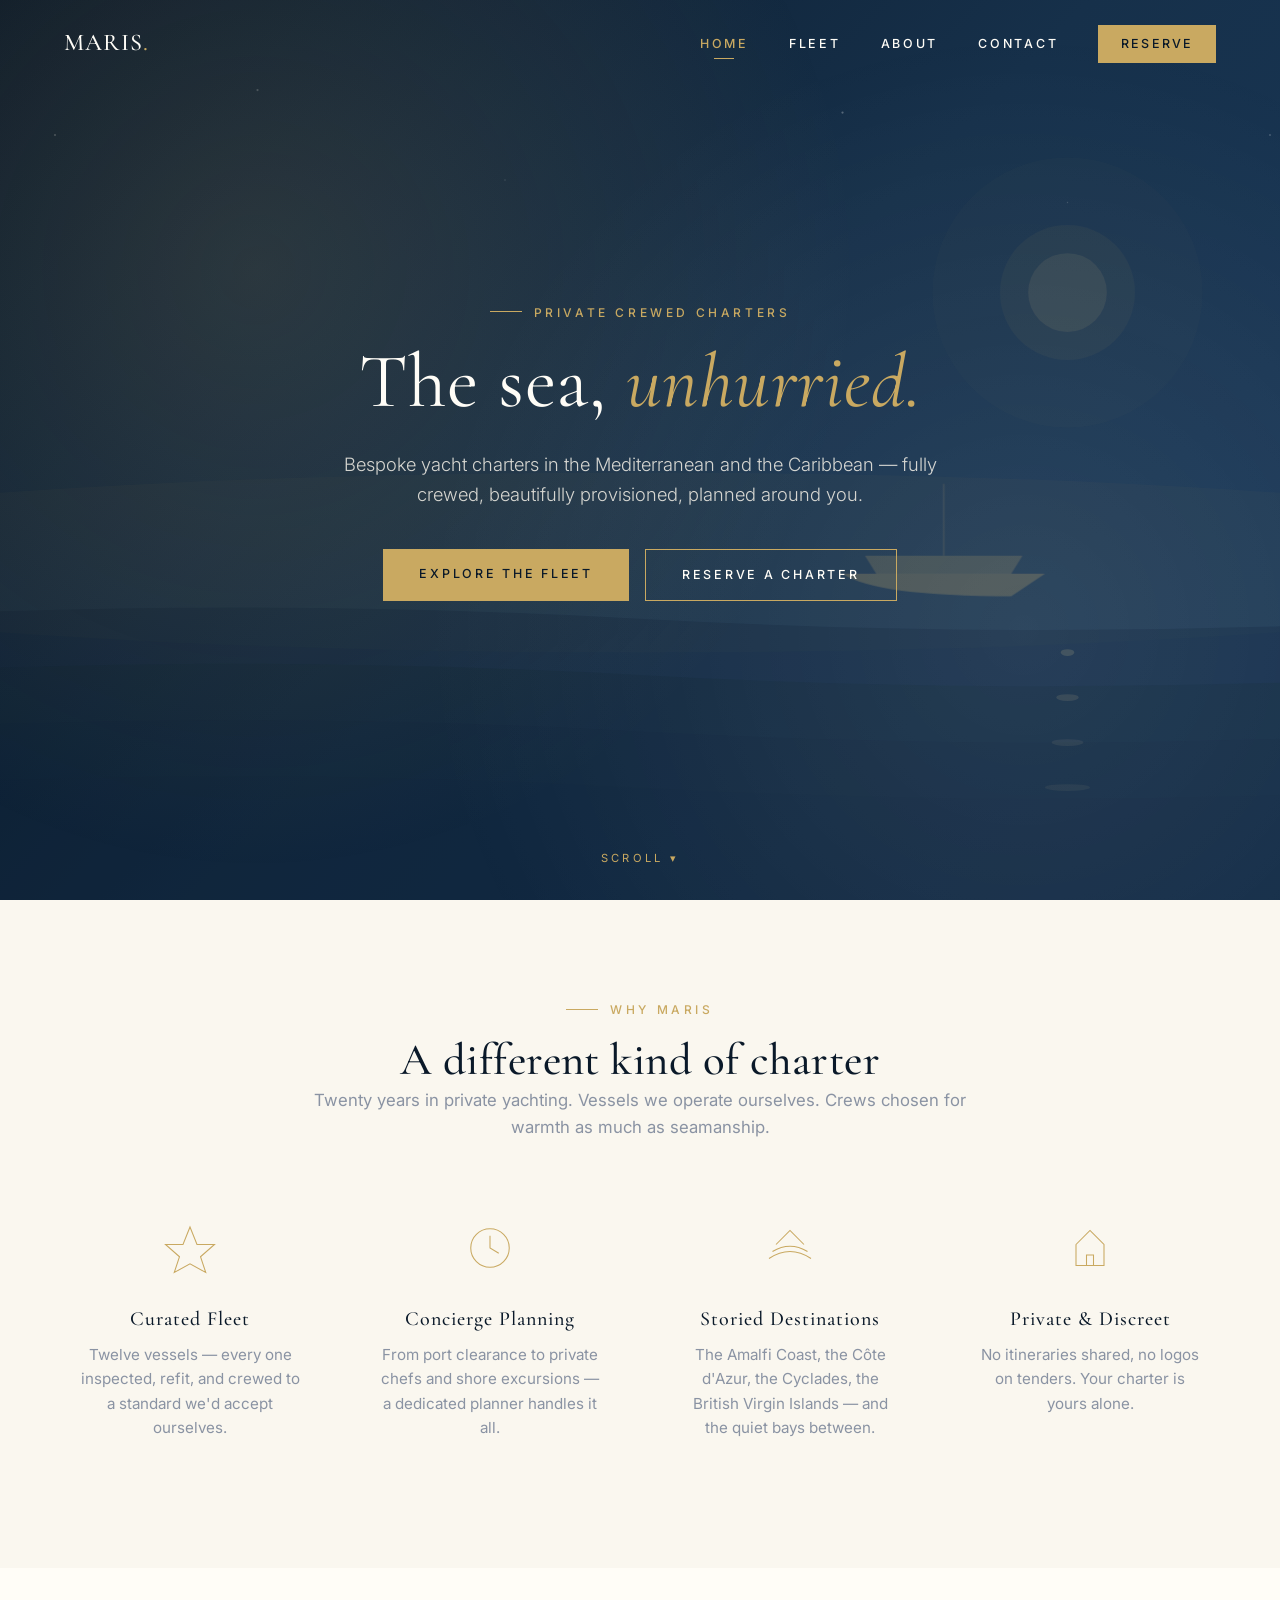
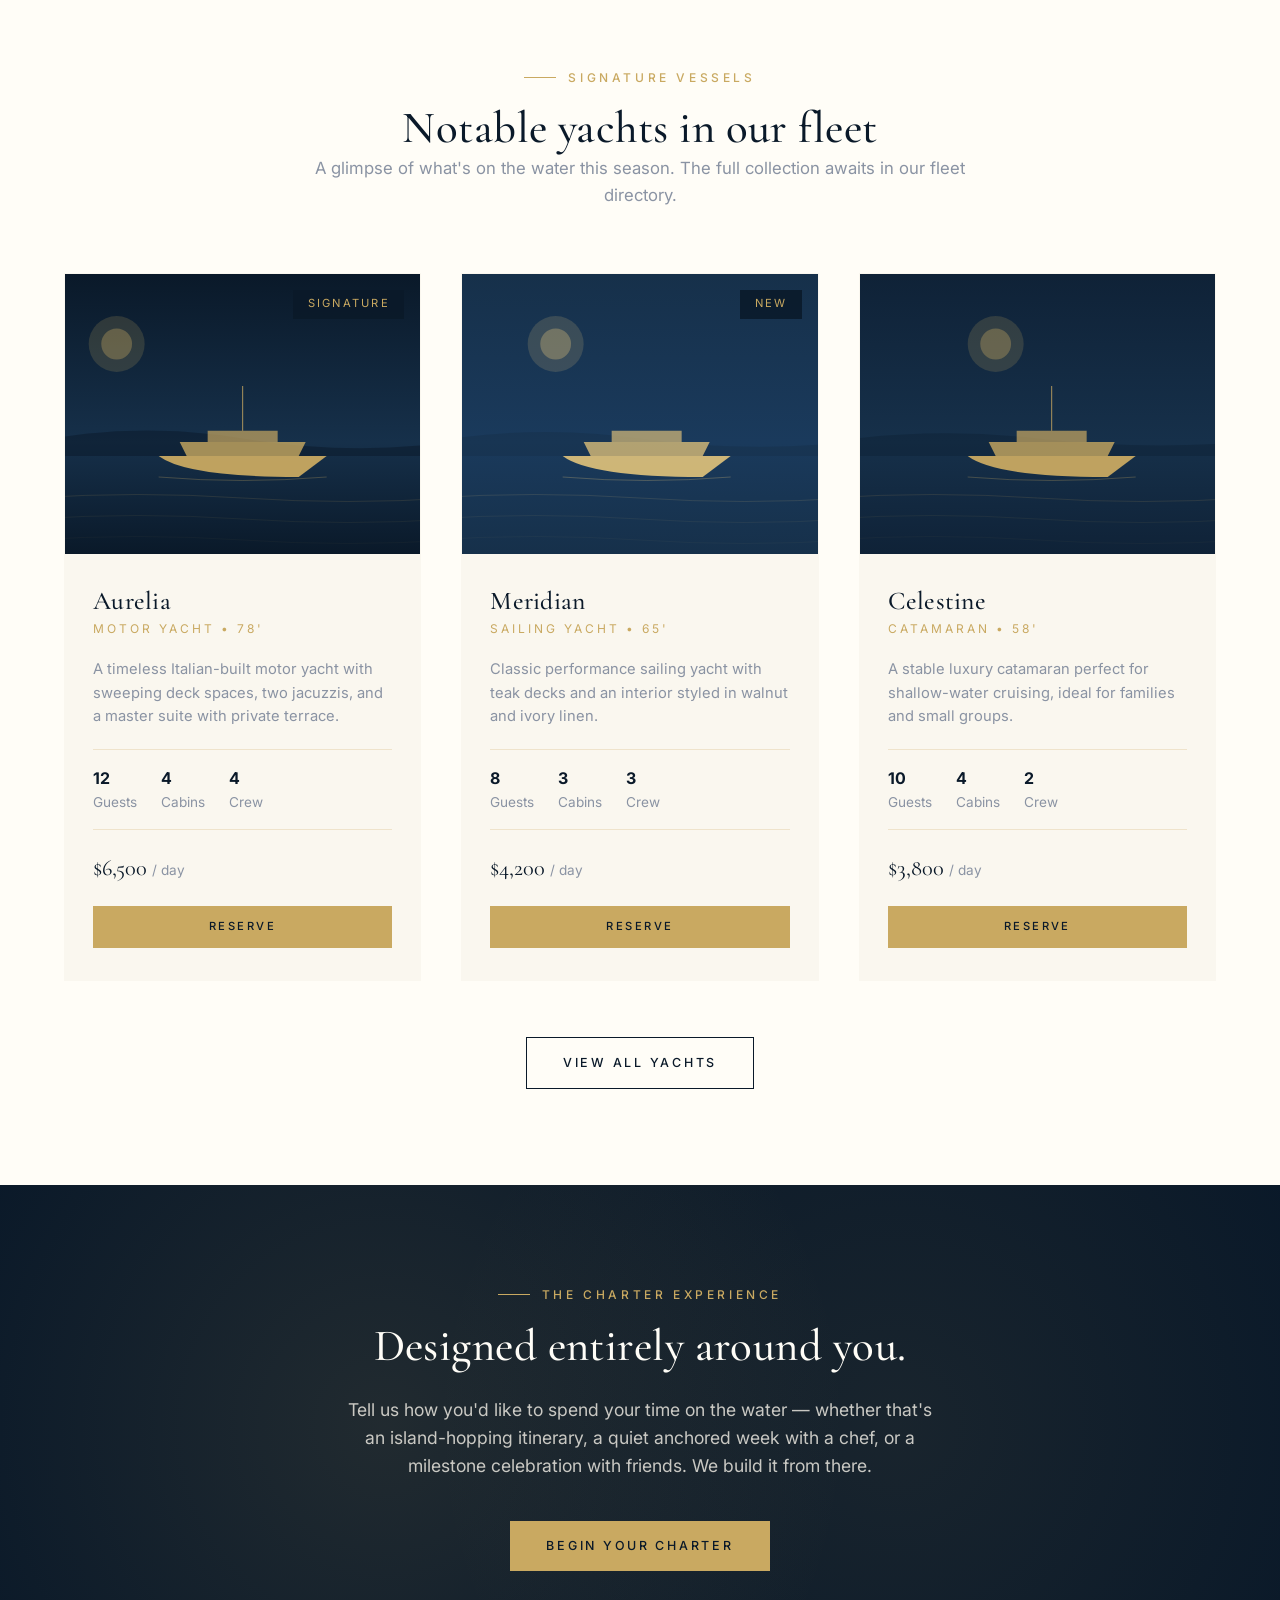
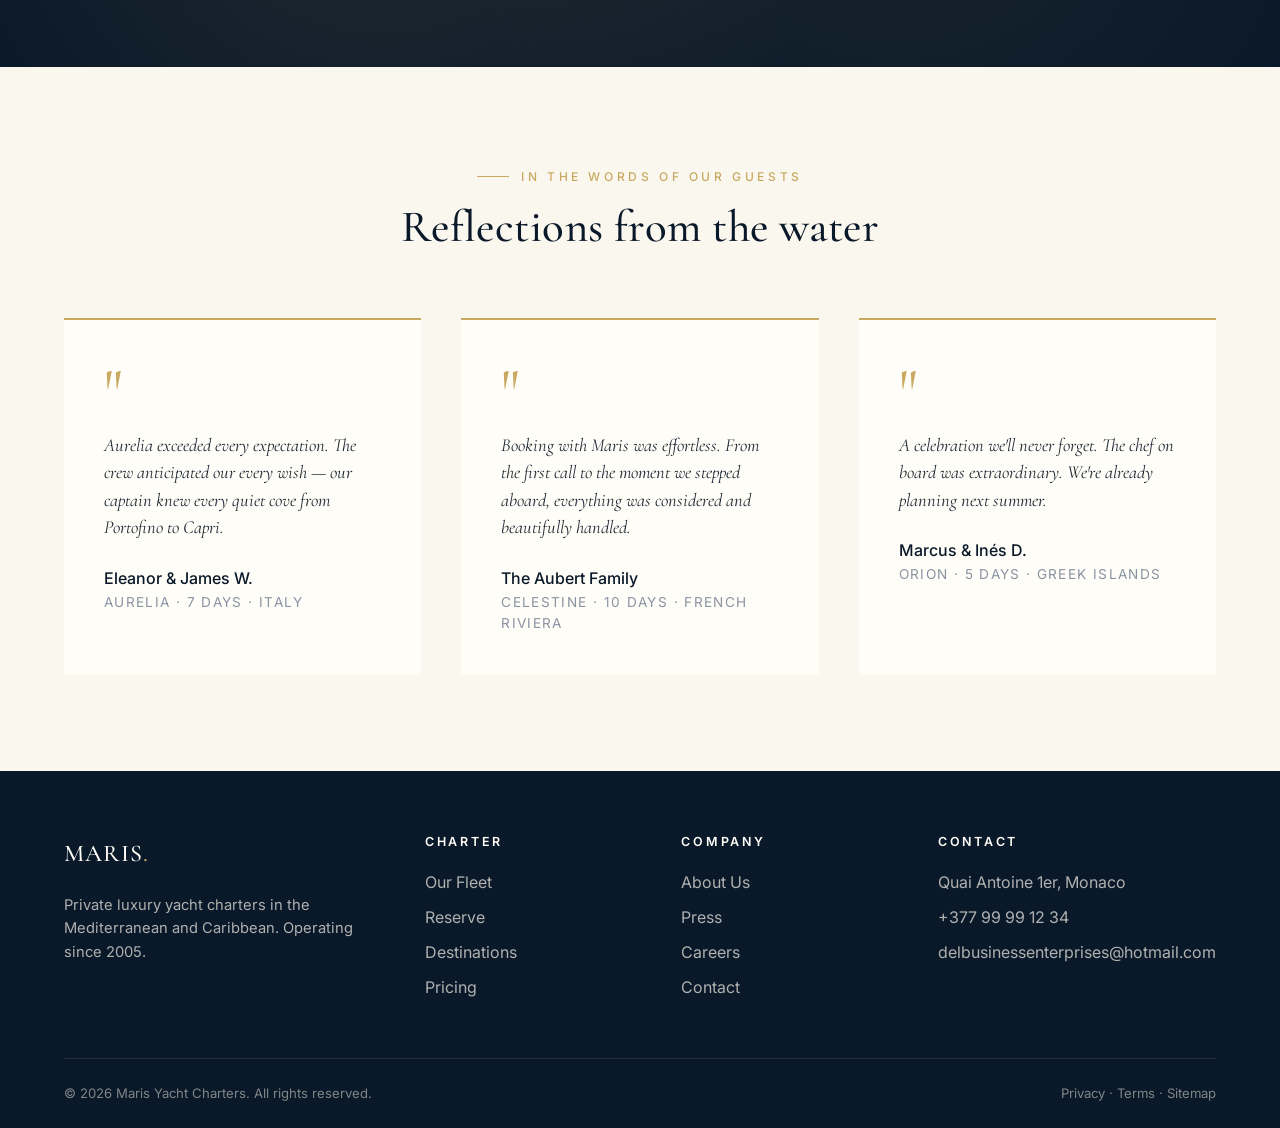
==== commit 81bc1d6d: "Add files via upload" ====
--- a/index.html
+++ b/index.html
@@ -211,7 +211,7 @@
           <ul>
             <li>Quai Antoine 1er, Monaco</li>
             <li>+377 99 99 12 34</li>
-            <li>charter@marisyachts.com</li>
+            <li>delbusinessenterprises@hotmail.com</li>
           </ul>
         </div>
       </div>
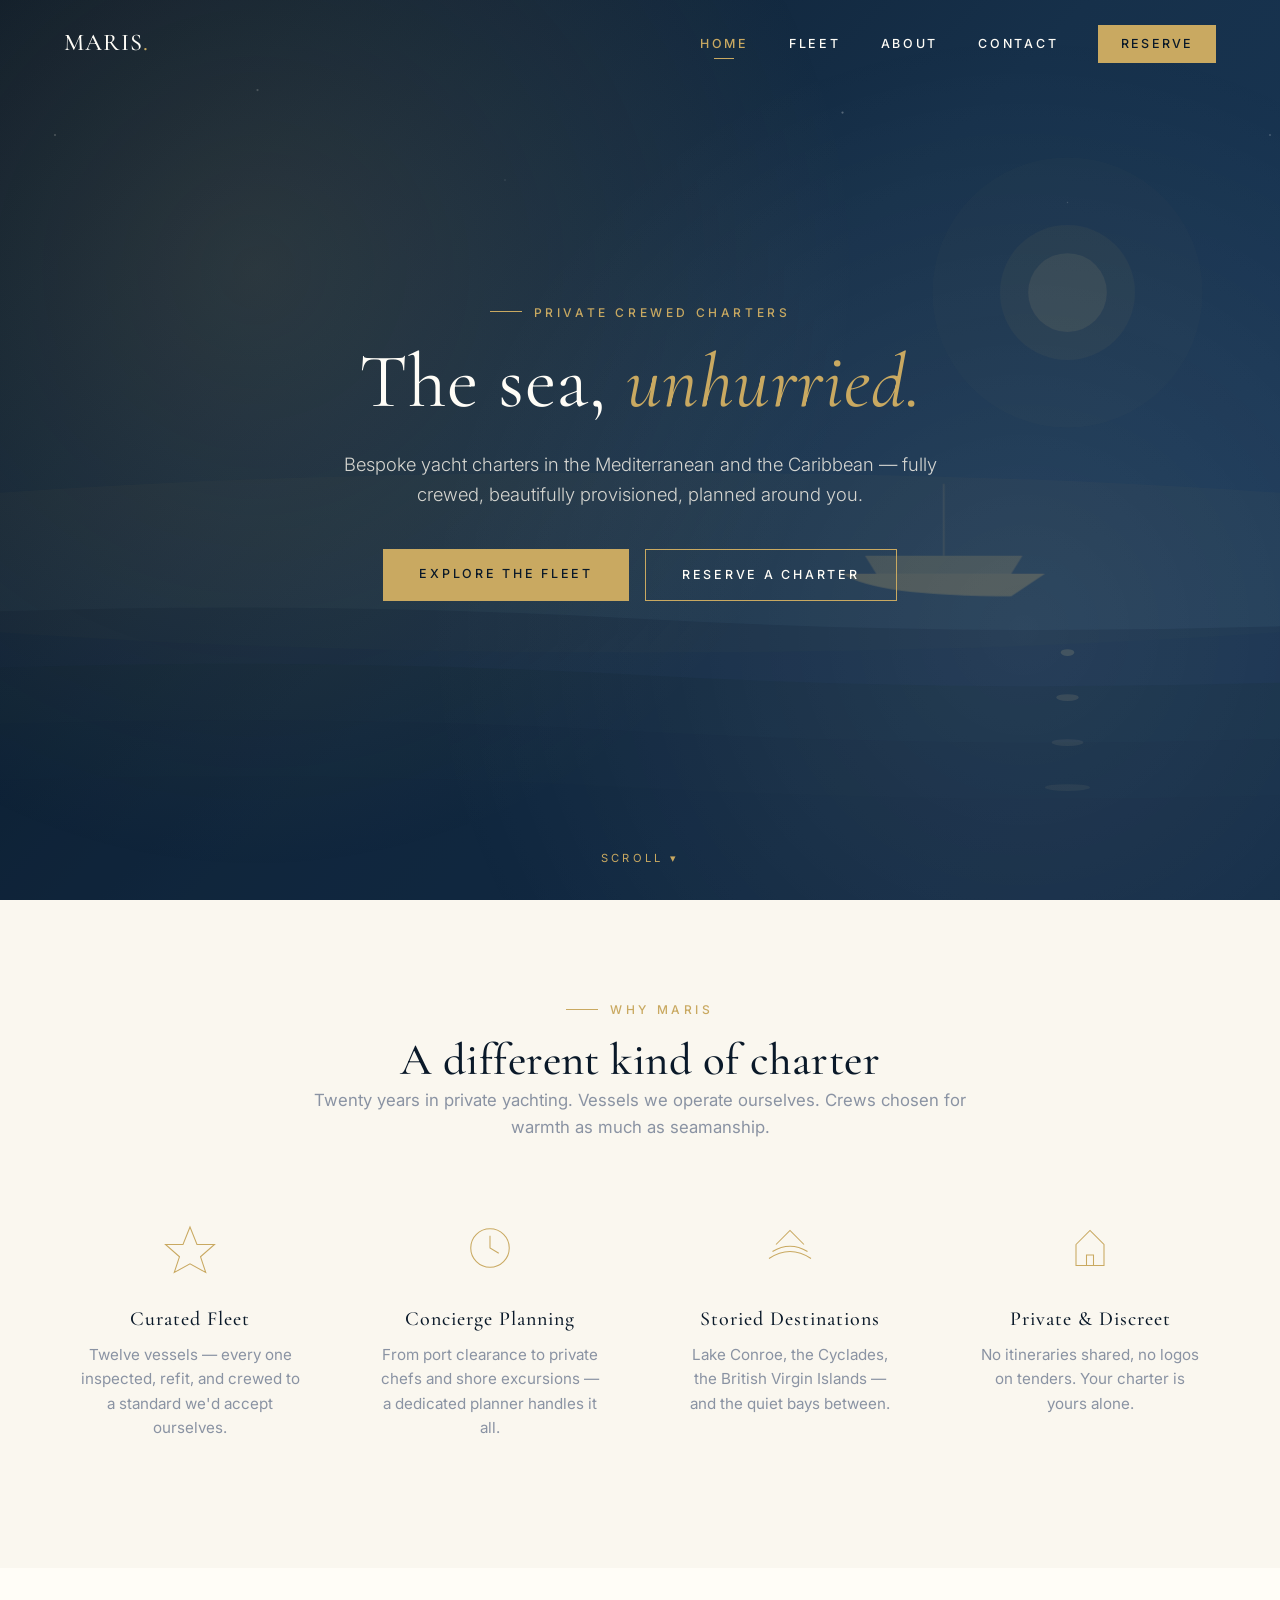
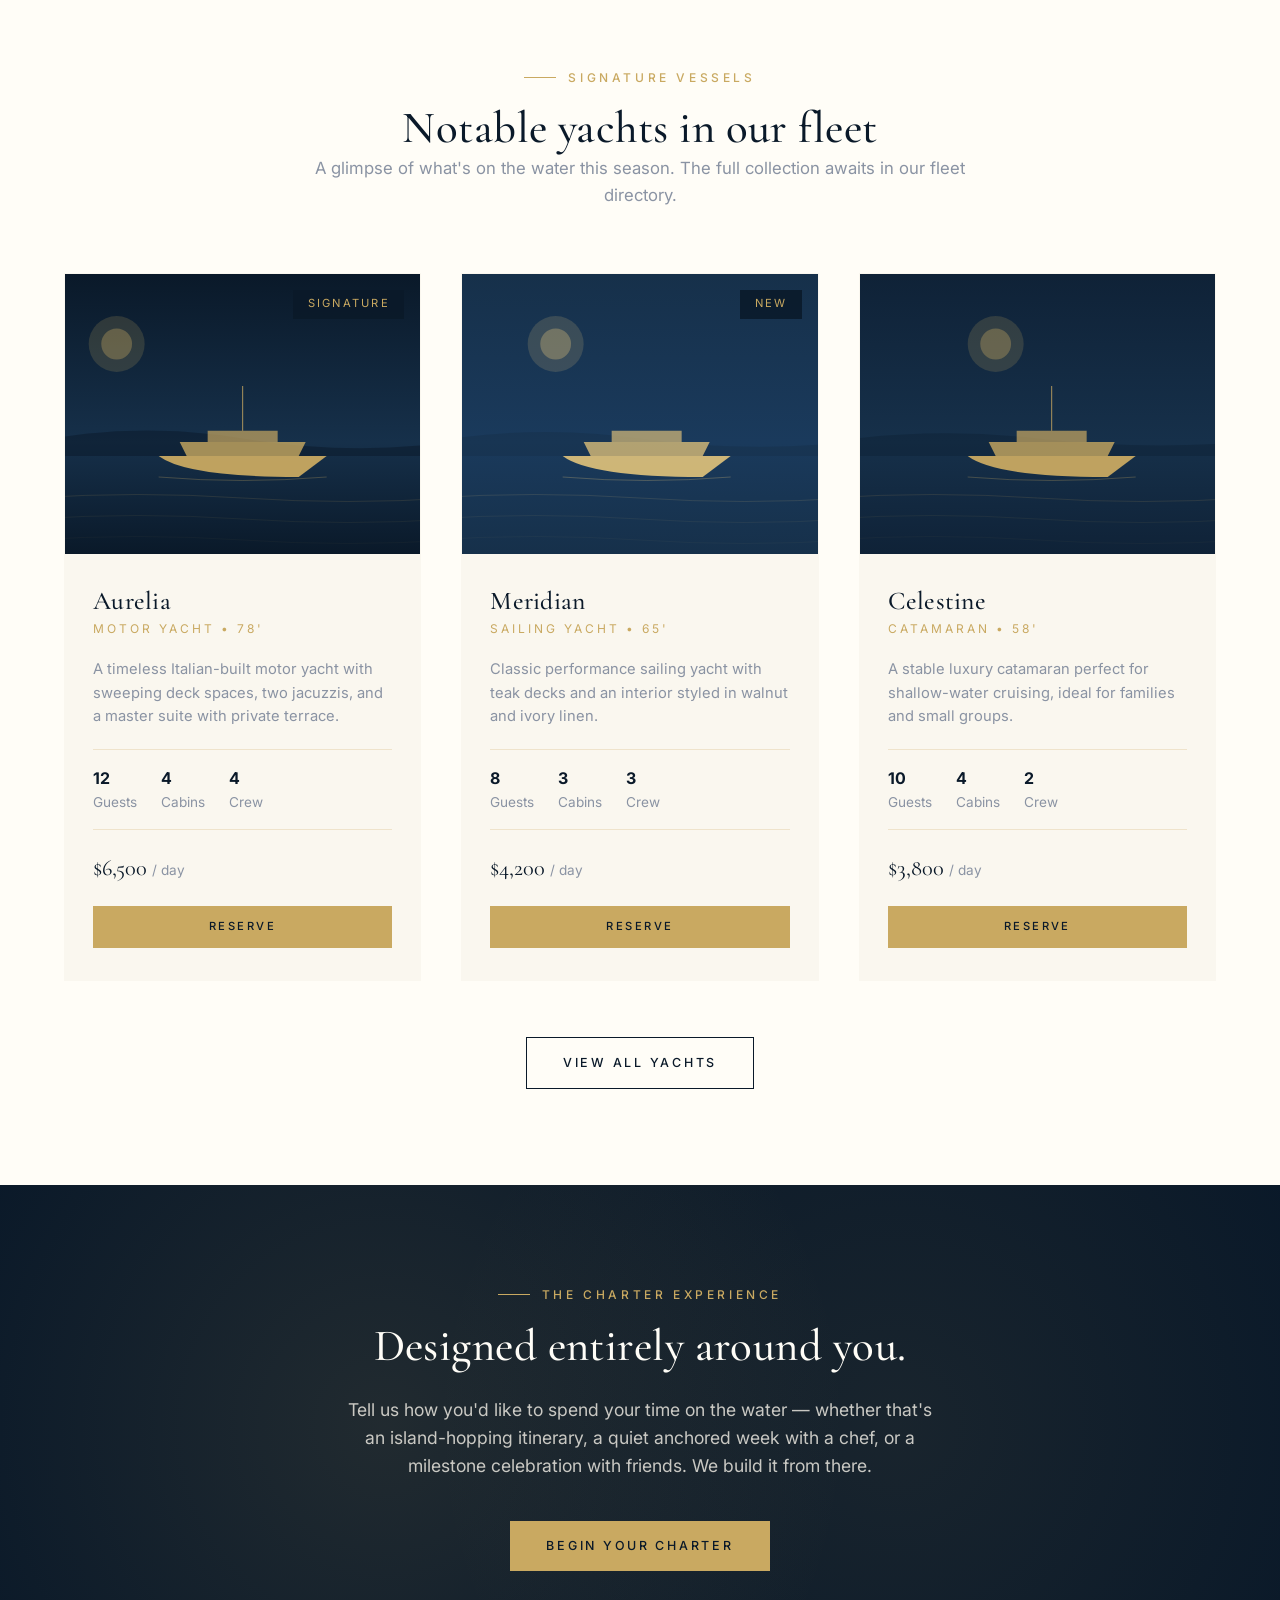
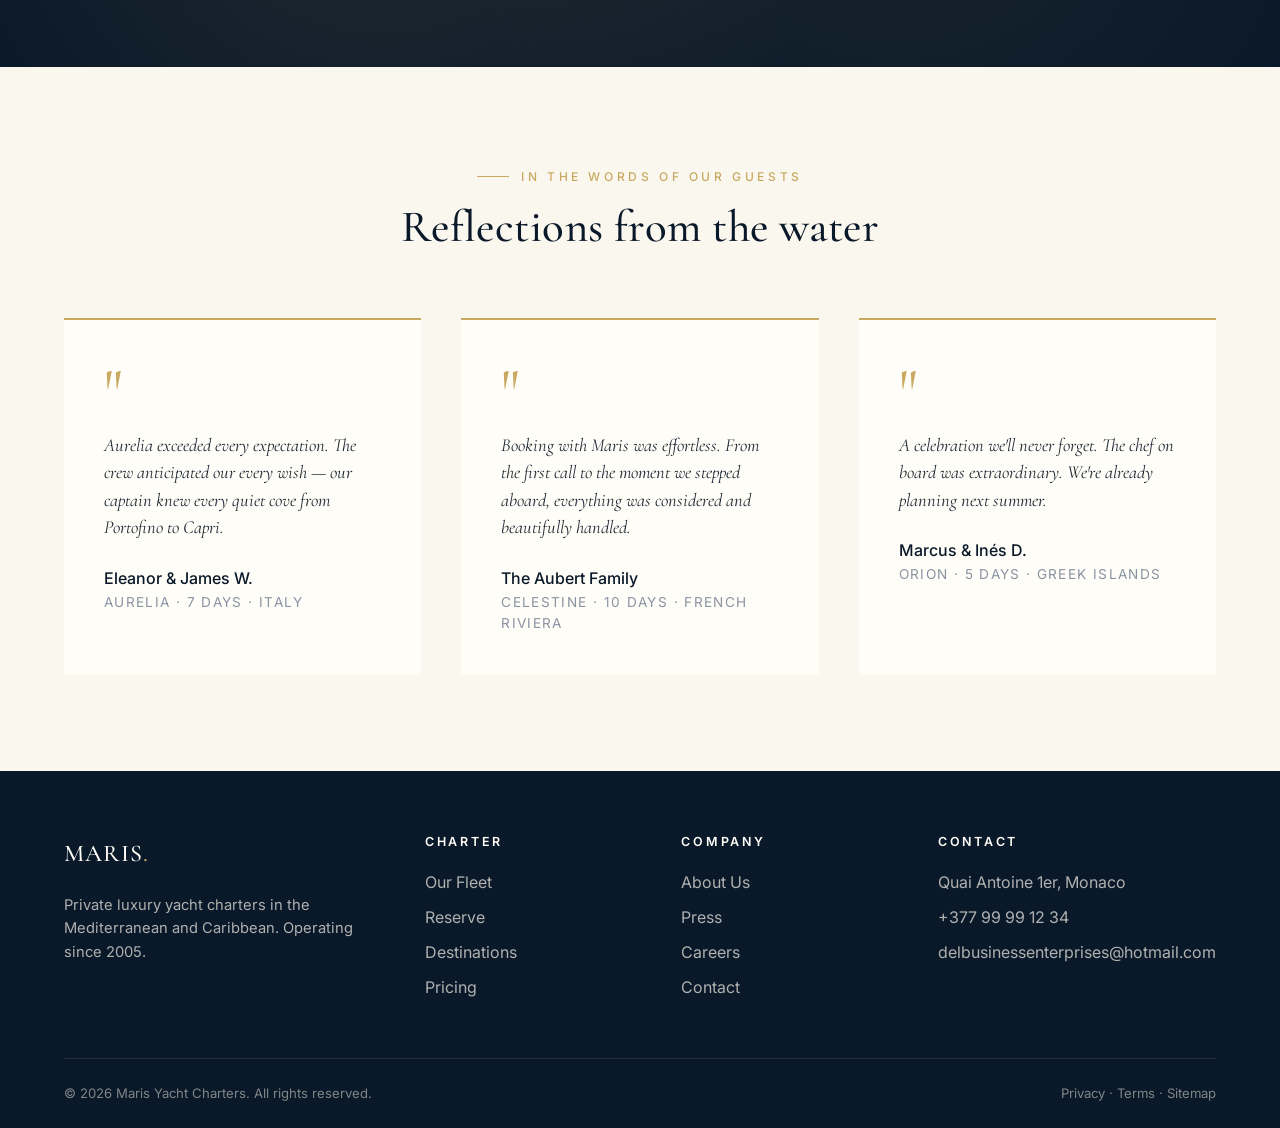
==== commit 052d35b7: "Update destination description in testimonials section" ====
--- a/index.html
+++ b/index.html
@@ -111,7 +111,7 @@
             <path d="M16 28 L32 12 L48 28"/>
           </svg>
           <h3>Storied Destinations</h3>
-          <p>The Amalfi Coast, the Côte d'Azur, the Cyclades, the British Virgin Islands — and the quiet bays between.</p>
+          <p>Lake Conroe, the Cyclades, the British Virgin Islands — and the quiet bays between.</p>
         </div>
         <div class="value reveal">
           <svg class="value-icon" viewBox="0 0 64 64" fill="none" stroke="currentColor" stroke-width="1.2">
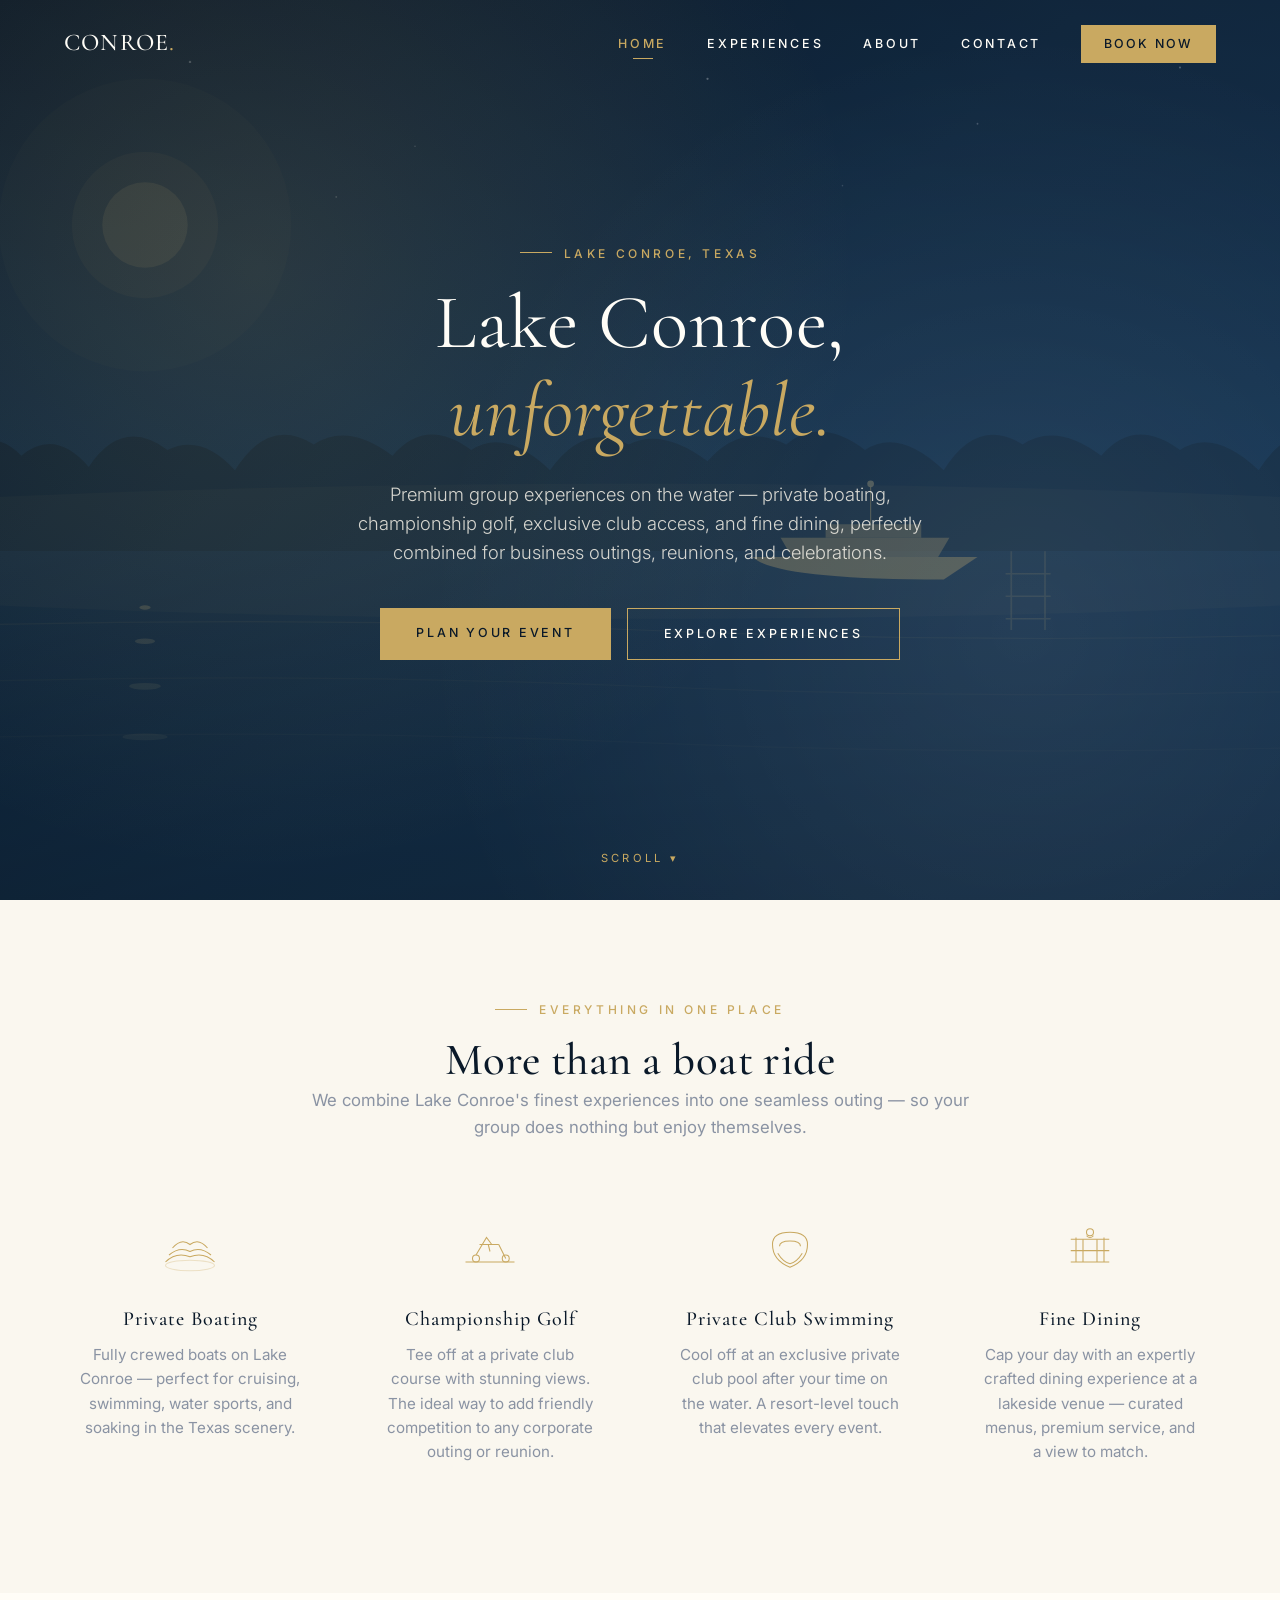
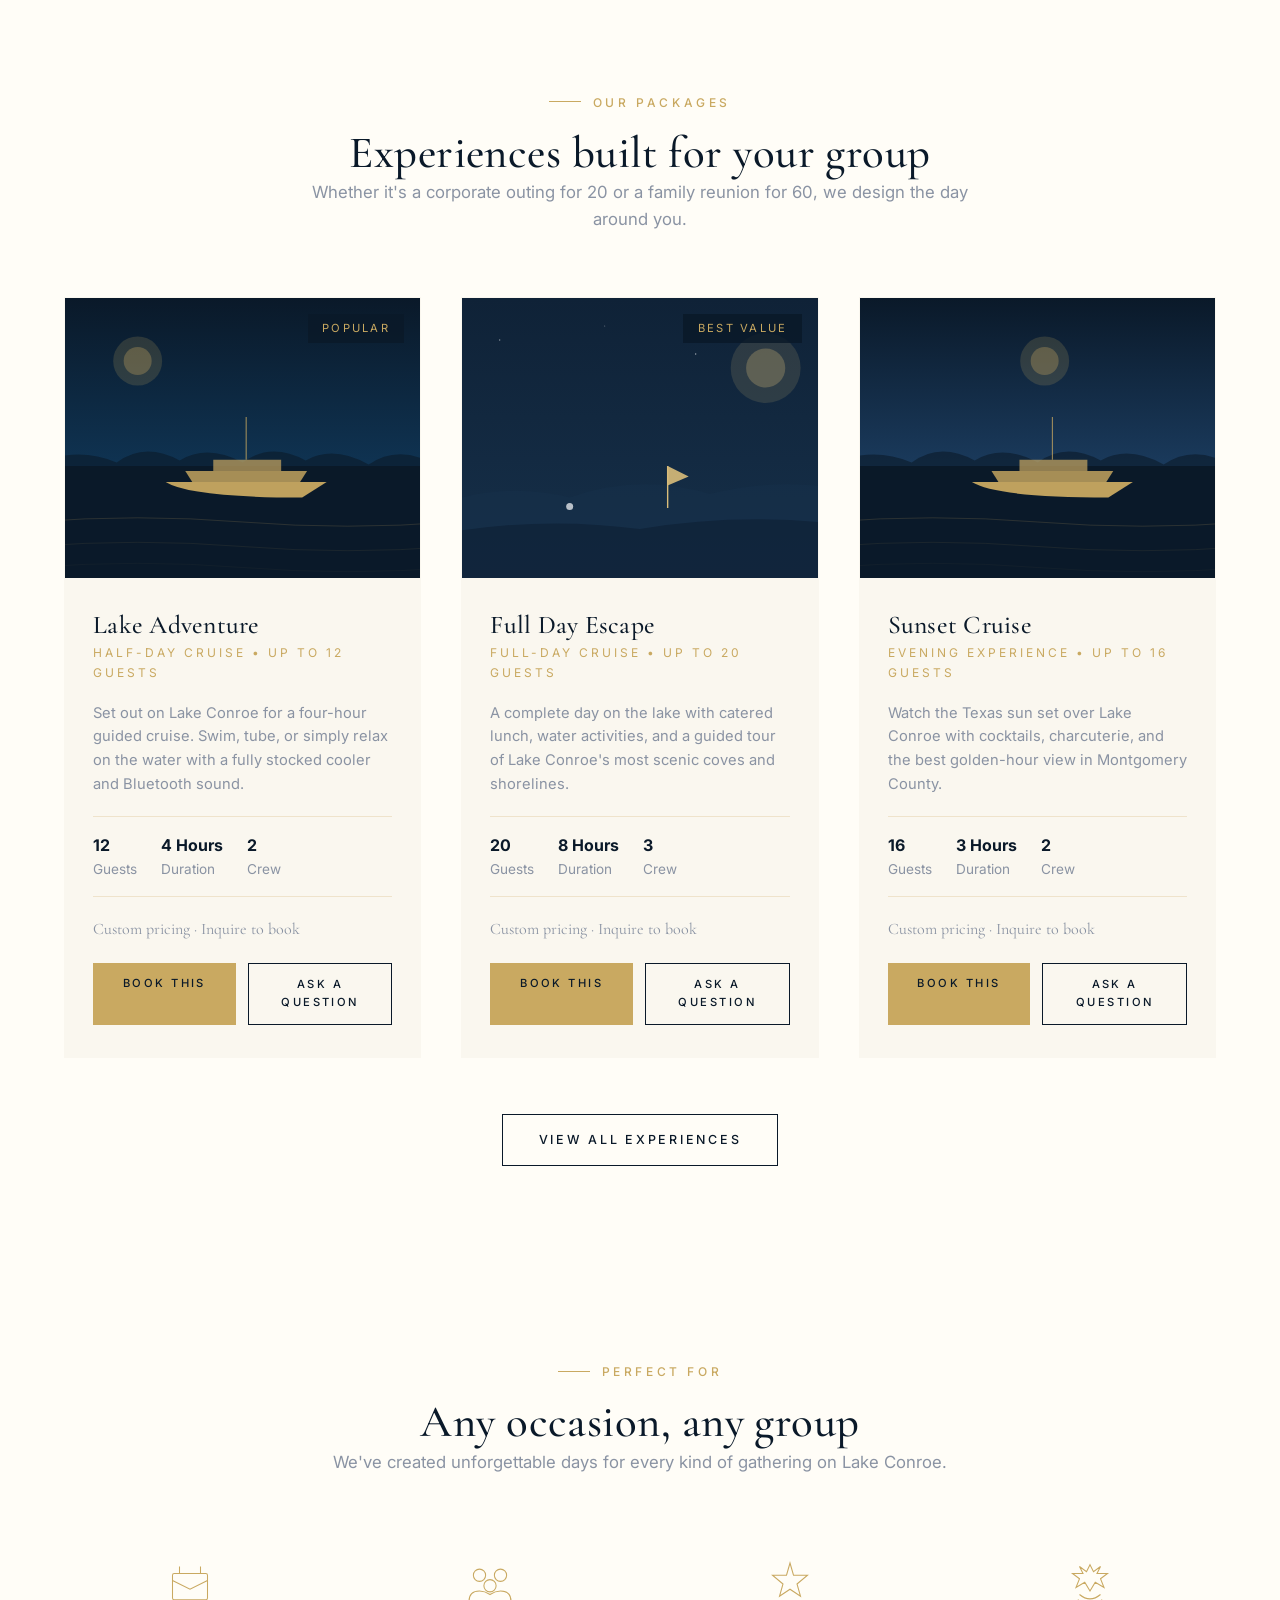
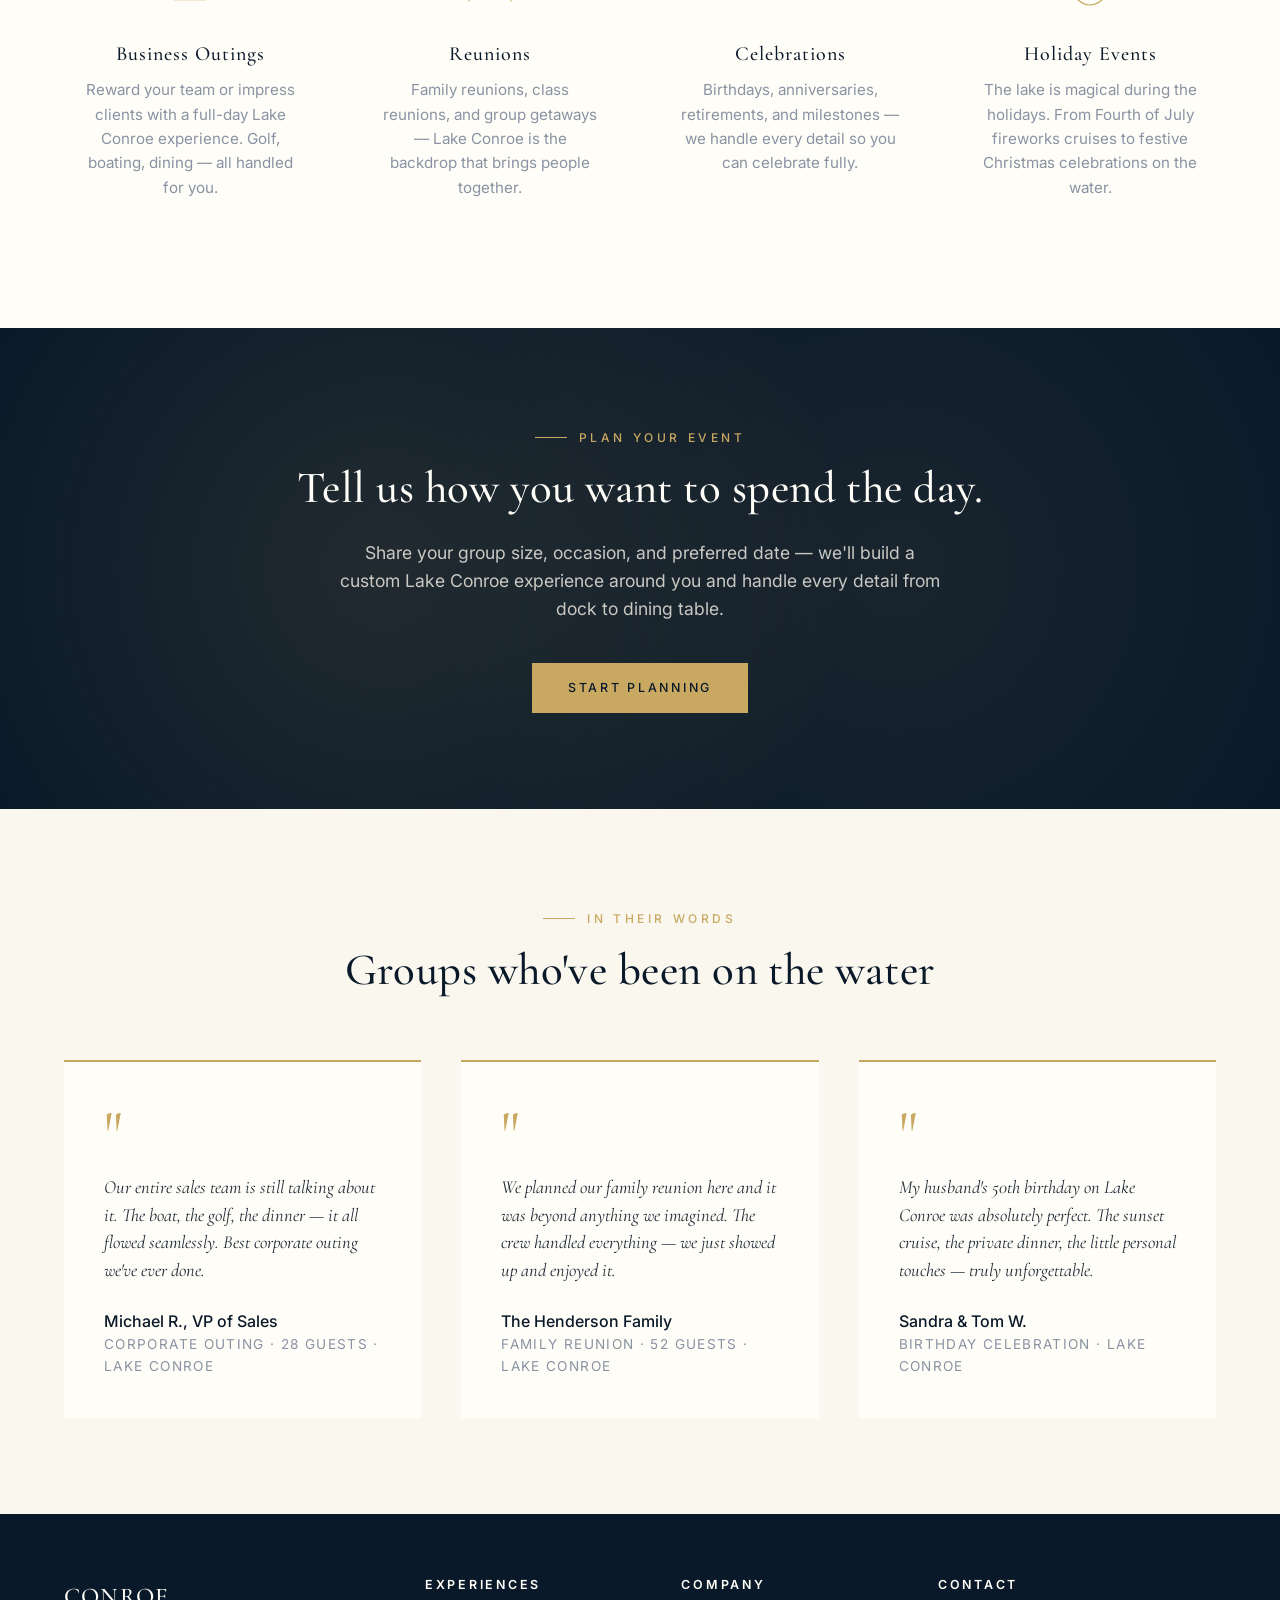
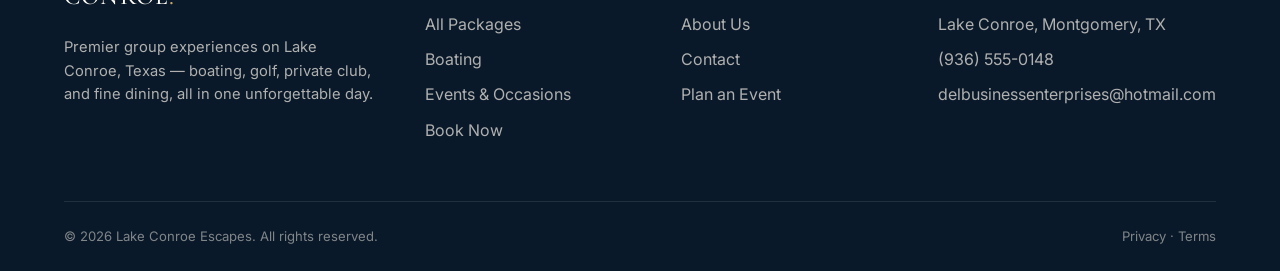
==== commit 4654674e: "commiting new build with lake conroe focus" ====
--- a/index.html
+++ b/index.html
@@ -3,8 +3,8 @@
 <head>
   <meta charset="UTF-8">
   <meta name="viewport" content="width=device-width, initial-scale=1.0">
-  <title>Maris Yacht Charters — Private Luxury Yacht Charters</title>
-  <meta name="description" content="Private luxury yacht charters in the Mediterranean and Caribbean. Crewed motor yachts, sailing yachts, and catamarans available by the day or week.">
+  <title>Lake Conroe Escapes — Premier Lake Experiences in Texas</title>
+  <meta name="description" content="Business outings, reunions, celebrations, and holiday events on Lake Conroe. Private boating, championship golf, private club swimming, and fine dining — all in one unforgettable experience.">
   <link rel="preconnect" href="https://fonts.googleapis.com">
   <link rel="preconnect" href="https://fonts.gstatic.com" crossorigin>
   <link href="https://fonts.googleapis.com/css2?family=Cormorant+Garamond:ital,wght@0,400;0,500;0,600;1,400&family=Inter:wght@300;400;500;600&display=swap" rel="stylesheet">
@@ -15,14 +15,14 @@
   <!-- Navigation -->
   <nav class="nav">
     <div class="nav-inner">
-      <a href="index.html" class="logo">MARIS<span class="gold">.</span></a>
+      <a href="index.html" class="logo">CONROE<span class="gold">.</span></a>
       <button class="nav-toggle" aria-label="Menu">☰</button>
       <ul class="nav-links">
         <li><a href="index.html" class="active">Home</a></li>
-        <li><a href="fleet.html">Fleet</a></li>
+        <li><a href="fleet.html">Experiences</a></li>
         <li><a href="about.html">About</a></li>
         <li><a href="contact.html">Contact</a></li>
-        <li><a href="booking.html" class="nav-cta">Reserve</a></li>
+        <li><a href="booking.html" class="nav-cta">Book Now</a></li>
       </ul>
     </div>
   </nav>
@@ -34,47 +34,67 @@
         <defs>
           <linearGradient id="hero-sky" x1="0" y1="0" x2="0" y2="1">
             <stop offset="0" stop-color="#0a1929"/>
-            <stop offset="1" stop-color="#16304a"/>
+            <stop offset="0.55" stop-color="#0f3352"/>
+            <stop offset="1" stop-color="#0d2a44"/>
+          </linearGradient>
+          <linearGradient id="hero-water" x1="0" y1="0" x2="0" y2="1">
+            <stop offset="0" stop-color="#0d2a44"/>
+            <stop offset="1" stop-color="#071622"/>
           </linearGradient>
         </defs>
+        <rect width="1440" height="800" fill="url(#hero-sky)"/>
         <!-- Stars -->
-        <circle cx="200" cy="120" r="0.8" fill="#fff" opacity="0.6"/>
-        <circle cx="380" cy="80" r="1" fill="#fff" opacity="0.5"/>
-        <circle cx="600" cy="160" r="0.7" fill="#fff" opacity="0.4"/>
-        <circle cx="900" cy="100" r="1" fill="#fff" opacity="0.7"/>
-        <circle cx="1100" cy="180" r="0.6" fill="#fff" opacity="0.4"/>
-        <circle cx="1280" cy="120" r="0.9" fill="#fff" opacity="0.5"/>
+        <circle cx="150" cy="80" r="0.9" fill="#fff" opacity="0.6"/>
+        <circle cx="320" cy="55" r="1.1" fill="#fff" opacity="0.5"/>
+        <circle cx="520" cy="130" r="0.7" fill="#fff" opacity="0.4"/>
+        <circle cx="780" cy="70" r="1" fill="#fff" opacity="0.7"/>
+        <circle cx="1020" cy="110" r="0.8" fill="#fff" opacity="0.5"/>
+        <circle cx="1200" cy="60" r="0.9" fill="#fff" opacity="0.6"/>
+        <circle cx="1380" cy="140" r="0.7" fill="#fff" opacity="0.4"/>
+        <circle cx="90" cy="200" r="0.6" fill="#fff" opacity="0.3"/>
+        <circle cx="450" cy="175" r="0.8" fill="#fff" opacity="0.4"/>
+        <circle cx="900" cy="165" r="0.7" fill="#fff" opacity="0.35"/>
         <!-- Moon glow -->
-        <circle cx="1100" cy="260" r="120" fill="#c9a961" opacity="0.06"/>
-        <circle cx="1100" cy="260" r="60" fill="#c9a961" opacity="0.12"/>
-        <circle cx="1100" cy="260" r="35" fill="#d9bd7a" opacity="0.25"/>
+        <circle cx="280" cy="200" r="130" fill="#c9a961" opacity="0.05"/>
+        <circle cx="280" cy="200" r="65" fill="#c9a961" opacity="0.10"/>
+        <circle cx="280" cy="200" r="38" fill="#d9bd7a" opacity="0.22"/>
+        <!-- Texas treeline silhouette -->
+        <path d="M0 430 Q30 400 60 420 Q80 390 110 410 Q140 375 170 405 Q200 380 230 415 Q260 370 300 400 Q330 385 360 418 Q390 370 430 395 Q460 375 500 405 Q530 370 570 400 Q600 380 640 418 Q670 375 710 395 Q740 380 780 410 Q810 375 850 395 Q880 370 920 400 Q950 380 990 418 Q1020 370 1060 395 Q1090 375 1130 405 Q1160 370 1200 400 Q1230 380 1270 418 Q1300 370 1340 395 Q1380 380 1440 410 L1440 490 L0 490 Z" fill="#071622" opacity="0.7"/>
+        <!-- Water surface -->
+        <rect y="490" width="1440" height="310" fill="url(#hero-water)"/>
         <!-- Horizon glow -->
-        <ellipse cx="720" cy="500" rx="900" ry="80" fill="#c9a961" opacity="0.08"/>
-        <!-- Distant yacht -->
-        <g transform="translate(900, 480)" opacity="0.65">
-          <path d="M0 30 Q30 50 150 50 L180 30 Z" fill="#c9a961"/>
-          <path d="M20 14 L160 14 L150 30 L30 30 Z" fill="#c9a961" opacity="0.8"/>
-          <line x1="90" y1="14" x2="90" y2="-50" stroke="#c9a961" stroke-width="0.8"/>
+        <ellipse cx="720" cy="490" rx="960" ry="60" fill="#c9a961" opacity="0.07"/>
+        <!-- Moon reflection on water -->
+        <ellipse cx="280" cy="540" rx="5" ry="2" fill="#d9bd7a" opacity="0.45"/>
+        <ellipse cx="280" cy="570" rx="9" ry="2.5" fill="#d9bd7a" opacity="0.3"/>
+        <ellipse cx="280" cy="610" rx="14" ry="3" fill="#d9bd7a" opacity="0.2"/>
+        <ellipse cx="280" cy="655" rx="20" ry="3" fill="#d9bd7a" opacity="0.13"/>
+        <!-- Boat on water -->
+        <g transform="translate(820, 460)" opacity="0.75">
+          <!-- hull -->
+          <path d="M0 35 Q20 55 170 55 L200 35 Z" fill="#c9a961"/>
+          <!-- cabin -->
+          <path d="M25 18 L175 18 L165 35 L35 35 Z" fill="#c9a961" opacity="0.82"/>
+          <path d="M65 6 L150 6 L150 18 L65 18 Z" fill="#c9a961" opacity="0.7"/>
+          <!-- mast light -->
+          <line x1="105" y1="6" x2="105" y2="-28" stroke="#c9a961" stroke-width="1"/>
+          <circle cx="105" cy="-30" r="3" fill="#d9bd7a" opacity="0.9"/>
         </g>
-        <!-- Water waves -->
-        <path d="M0 550 Q360 530 720 550 T1440 550 L1440 800 L0 800 Z" fill="#0a1929" opacity="0.5"/>
-        <path d="M0 600 Q360 580 720 600 T1440 600 L1440 800 L0 800 Z" fill="#0a1929" opacity="0.6"/>
-        <path d="M0 650 Q360 630 720 650 T1440 650 L1440 800 L0 800 Z" fill="#0a1929" opacity="0.7"/>
-        <path d="M0 700 Q360 680 720 700 T1440 700 L1440 800 L0 800 Z" fill="#0a1929" opacity="0.85"/>
-        <!-- Moon reflection on water -->
-        <ellipse cx="1100" cy="580" rx="6" ry="3" fill="#d9bd7a" opacity="0.4"/>
-        <ellipse cx="1100" cy="620" rx="10" ry="3" fill="#d9bd7a" opacity="0.3"/>
-        <ellipse cx="1100" cy="660" rx="14" ry="3" fill="#d9bd7a" opacity="0.2"/>
-        <ellipse cx="1100" cy="700" rx="20" ry="3" fill="#d9bd7a" opacity="0.15"/>
+        <!-- Dock -->
+        <path d="M1050 490 L1050 560 M1080 490 L1080 560 M1045 510 L1085 510 M1045 530 L1085 530 M1045 550 L1085 550" stroke="#c9a961" stroke-width="1.5" opacity="0.3"/>
+        <!-- Gentle wave lines -->
+        <path d="M0 560 Q360 545 720 560 T1440 560" stroke="rgba(201,169,97,0.12)" stroke-width="1" fill="none"/>
+        <path d="M0 610 Q360 595 720 610 T1440 610" stroke="rgba(201,169,97,0.08)" stroke-width="1" fill="none"/>
+        <path d="M0 660 Q360 645 720 660 T1440 660" stroke="rgba(201,169,97,0.06)" stroke-width="1" fill="none"/>
       </svg>
     </div>
     <div class="hero-content">
-      <span class="eyebrow">Private Crewed Charters</span>
-      <h1>The sea, <span class="italic">unhurried.</span></h1>
-      <p class="subtitle">Bespoke yacht charters in the Mediterranean and the Caribbean — fully crewed, beautifully provisioned, planned around you.</p>
+      <span class="eyebrow">Lake Conroe, Texas</span>
+      <h1>Lake Conroe, <span class="italic">unforgettable.</span></h1>
+      <p class="subtitle">Premium group experiences on the water — private boating, championship golf, exclusive club access, and fine dining, perfectly combined for business outings, reunions, and celebrations.</p>
       <div class="hero-cta">
-        <a href="fleet.html" class="btn btn-primary">Explore the fleet</a>
-        <a href="booking.html" class="btn btn-outline">Reserve a charter</a>
+        <a href="booking.html" class="btn btn-primary">Plan Your Event</a>
+        <a href="fleet.html" class="btn btn-outline">Explore Experiences</a>
       </div>
     </div>
     <div class="hero-scroll">Scroll ▾</div>
@@ -84,69 +104,129 @@
   <section class="values">
     <div class="container">
       <div class="section-head reveal">
-        <span class="eyebrow">Why Maris</span>
-        <h2>A different kind of charter</h2>
-        <p>Twenty years in private yachting. Vessels we operate ourselves. Crews chosen for warmth as much as seamanship.</p>
+        <span class="eyebrow">Everything in One Place</span>
+        <h2>More than a boat ride</h2>
+        <p>We combine Lake Conroe's finest experiences into one seamless outing — so your group does nothing but enjoy themselves.</p>
       </div>
       <div class="values-grid">
         <div class="value reveal">
           <svg class="value-icon" viewBox="0 0 64 64" fill="none" stroke="currentColor" stroke-width="1.2">
-            <path d="M32 8 L40 28 L60 28 L44 42 L50 60 L32 50 L14 60 L20 42 L4 28 L24 28 Z"/>
-          </svg>
-          <h3>Curated Fleet</h3>
-          <p>Twelve vessels — every one inspected, refit, and crewed to a standard we'd accept ourselves.</p>
-        </div>
-        <div class="value reveal">
-          <svg class="value-icon" viewBox="0 0 64 64" fill="none" stroke="currentColor" stroke-width="1.2">
-            <circle cx="32" cy="32" r="22"/>
-            <path d="M32 18 L32 32 L42 38"/>
-          </svg>
-          <h3>Concierge Planning</h3>
-          <p>From port clearance to private chefs and shore excursions — a dedicated planner handles it all.</p>
-        </div>
-        <div class="value reveal">
-          <svg class="value-icon" viewBox="0 0 64 64" fill="none" stroke="currentColor" stroke-width="1.2">
-            <path d="M12 36 Q32 24 52 36"/>
-            <path d="M8 44 Q32 28 56 44"/>
-            <path d="M16 28 L32 12 L48 28"/>
-          </svg>
-          <h3>Storied Destinations</h3>
-          <p>Lake Conroe, the Cyclades, the British Virgin Islands — and the quiet bays between.</p>
-        </div>
-        <div class="value reveal">
-          <svg class="value-icon" viewBox="0 0 64 64" fill="none" stroke="currentColor" stroke-width="1.2">
-            <path d="M16 28 L32 12 L48 28 L48 52 L16 52 Z"/>
-            <path d="M28 52 L28 40 L36 40 L36 52"/>
-          </svg>
-          <h3>Private &amp; Discreet</h3>
-          <p>No itineraries shared, no logos on tenders. Your charter is yours alone.</p>
-        </div>
-      </div>
-    </div>
-  </section>
-
-  <!-- Featured fleet -->
+            <path d="M8 40 Q20 30 32 36 Q44 30 56 40"/>
+            <path d="M4 48 Q16 36 32 42 Q48 36 60 48"/>
+            <path d="M12 32 Q22 20 32 28 Q42 20 52 32"/>
+            <ellipse cx="32" cy="52" rx="28" ry="6" opacity="0.3"/>
+          </svg>
+          <h3>Private Boating</h3>
+          <p>Fully crewed boats on Lake Conroe — perfect for cruising, swimming, water sports, and soaking in the Texas scenery.</p>
+        </div>
+        <div class="value reveal">
+          <svg class="value-icon" viewBox="0 0 64 64" fill="none" stroke="currentColor" stroke-width="1.2">
+            <circle cx="16" cy="44" r="4"/>
+            <path d="M16 40 L28 20 L34 28"/>
+            <path d="M20 28 L42 28 M42 28 L50 44"/>
+            <circle cx="50" cy="44" r="4"/>
+            <path d="M4 48 L60 48"/>
+            <path d="M30 28 L32 36"/>
+          </svg>
+          <h3>Championship Golf</h3>
+          <p>Tee off at a private club course with stunning views. The ideal way to add friendly competition to any corporate outing or reunion.</p>
+        </div>
+        <div class="value reveal">
+          <svg class="value-icon" viewBox="0 0 64 64" fill="none" stroke="currentColor" stroke-width="1.2">
+            <path d="M12 28 Q12 14 32 14 Q52 14 52 28 Q52 46 32 54 Q12 46 12 28 Z"/>
+            <path d="M20 30 Q20 24 32 24 Q44 24 44 30"/>
+            <path d="M18 38 Q24 48 32 50 Q40 48 46 38"/>
+          </svg>
+          <h3>Private Club Swimming</h3>
+          <p>Cool off at an exclusive private club pool after your time on the water. A resort-level touch that elevates every event.</p>
+        </div>
+        <div class="value reveal">
+          <svg class="value-icon" viewBox="0 0 64 64" fill="none" stroke="currentColor" stroke-width="1.2">
+            <path d="M16 20 L16 48 M48 20 L48 48"/>
+            <path d="M10 48 L54 48"/>
+            <path d="M10 22 L54 22"/>
+            <path d="M24 22 L24 48 M40 22 L40 48"/>
+            <path d="M10 35 L54 35"/>
+            <circle cx="32" cy="14" r="4"/>
+            <path d="M28 18 Q32 22 36 18"/>
+          </svg>
+          <h3>Fine Dining</h3>
+          <p>Cap your day with an expertly crafted dining experience at a lakeside venue — curated menus, premium service, and a view to match.</p>
+        </div>
+      </div>
+    </div>
+  </section>
+
+  <!-- Featured Experiences -->
   <section class="fleet-preview">
     <div class="container">
       <div class="section-head reveal">
-        <span class="eyebrow">Signature Vessels</span>
-        <h2>Notable yachts in our fleet</h2>
-        <p>A glimpse of what's on the water this season. The full collection awaits in our fleet directory.</p>
+        <span class="eyebrow">Our Packages</span>
+        <h2>Experiences built for your group</h2>
+        <p>Whether it's a corporate outing for 20 or a family reunion for 60, we design the day around you.</p>
       </div>
       <div class="yacht-grid" id="featured-fleet"></div>
       <div style="text-align: center; margin-top: 3.5rem;" class="reveal">
-        <a href="fleet.html" class="btn btn-outline-dark">View all yachts</a>
-      </div>
-    </div>
-  </section>
-
-  <!-- Experience -->
+        <a href="fleet.html" class="btn btn-outline-dark">View all experiences</a>
+      </div>
+    </div>
+  </section>
+
+  <!-- Occasions -->
+  <section class="values" style="background: var(--ivory);">
+    <div class="container">
+      <div class="section-head reveal">
+        <span class="eyebrow">Perfect For</span>
+        <h2>Any occasion, any group</h2>
+        <p>We've created unforgettable days for every kind of gathering on Lake Conroe.</p>
+      </div>
+      <div class="values-grid">
+        <div class="value reveal">
+          <svg class="value-icon" viewBox="0 0 64 64" fill="none" stroke="currentColor" stroke-width="1.2">
+            <rect x="12" y="20" width="40" height="30" rx="2"/>
+            <path d="M12 28 L32 38 L52 28"/>
+            <path d="M20 12 L20 20 M44 12 L44 20"/>
+          </svg>
+          <h3>Business Outings</h3>
+          <p>Reward your team or impress clients with a full-day Lake Conroe experience. Golf, boating, dining — all handled for you.</p>
+        </div>
+        <div class="value reveal">
+          <svg class="value-icon" viewBox="0 0 64 64" fill="none" stroke="currentColor" stroke-width="1.2">
+            <circle cx="20" cy="22" r="7"/>
+            <circle cx="44" cy="22" r="7"/>
+            <circle cx="32" cy="34" r="7"/>
+            <path d="M8 52 Q8 40 20 40 Q26 40 32 44 Q38 40 44 40 Q56 40 56 52"/>
+          </svg>
+          <h3>Reunions</h3>
+          <p>Family reunions, class reunions, and group getaways — Lake Conroe is the backdrop that brings people together.</p>
+        </div>
+        <div class="value reveal">
+          <svg class="value-icon" viewBox="0 0 64 64" fill="none" stroke="currentColor" stroke-width="1.2">
+            <path d="M32 8 L36 22 L52 22 L40 32 L44 46 L32 38 L20 46 L24 32 L12 22 L28 22 Z"/>
+          </svg>
+          <h3>Celebrations</h3>
+          <p>Birthdays, anniversaries, retirements, and milestones — we handle every detail so you can celebrate fully.</p>
+        </div>
+        <div class="value reveal">
+          <svg class="value-icon" viewBox="0 0 64 64" fill="none" stroke="currentColor" stroke-width="1.2">
+            <path d="M32 10 L36 18 L44 12 L40 20 L52 20 L44 26 L48 36 L38 30 L32 40 L26 30 L16 36 L20 26 L12 20 L24 20 L20 12 L28 18 Z"/>
+            <path d="M20 44 Q32 54 44 44"/>
+            <path d="M18 50 Q32 62 46 50"/>
+          </svg>
+          <h3>Holiday Events</h3>
+          <p>The lake is magical during the holidays. From Fourth of July fireworks cruises to festive Christmas celebrations on the water.</p>
+        </div>
+      </div>
+    </div>
+  </section>
+
+  <!-- CTA Strip -->
   <section class="experience">
     <div class="container">
-      <span class="eyebrow reveal">The Charter Experience</span>
-      <h2 class="reveal">Designed entirely around you.</h2>
-      <p class="reveal">Tell us how you'd like to spend your time on the water — whether that's an island-hopping itinerary, a quiet anchored week with a chef, or a milestone celebration with friends. We build it from there.</p>
-      <a href="booking.html" class="btn btn-primary reveal">Begin your charter</a>
+      <span class="eyebrow reveal">Plan Your Event</span>
+      <h2 class="reveal">Tell us how you want to spend the day.</h2>
+      <p class="reveal">Share your group size, occasion, and preferred date — we'll build a custom Lake Conroe experience around you and handle every detail from dock to dining table.</p>
+      <a href="booking.html" class="btn btn-primary reveal">Start Planning</a>
     </div>
   </section>
 
@@ -154,27 +234,27 @@
   <section class="testimonials">
     <div class="container">
       <div class="section-head reveal">
-        <span class="eyebrow">In the words of our guests</span>
-        <h2>Reflections from the water</h2>
+        <span class="eyebrow">In their words</span>
+        <h2>Groups who've been on the water</h2>
       </div>
       <div class="testimonial-grid">
         <div class="testimonial reveal">
           <div class="testimonial-quote">"</div>
-          <p class="testimonial-text">Aurelia exceeded every expectation. The crew anticipated our every wish — our captain knew every quiet cove from Portofino to Capri.</p>
-          <div class="testimonial-author">Eleanor &amp; James W.</div>
-          <div class="testimonial-source">Aurelia · 7 days · Italy</div>
+          <p class="testimonial-text">Our entire sales team is still talking about it. The boat, the golf, the dinner — it all flowed seamlessly. Best corporate outing we've ever done.</p>
+          <div class="testimonial-author">Michael R., VP of Sales</div>
+          <div class="testimonial-source">Corporate Outing · 28 Guests · Lake Conroe</div>
         </div>
         <div class="testimonial reveal">
           <div class="testimonial-quote">"</div>
-          <p class="testimonial-text">Booking with Maris was effortless. From the first call to the moment we stepped aboard, everything was considered and beautifully handled.</p>
-          <div class="testimonial-author">The Aubert Family</div>
-          <div class="testimonial-source">Celestine · 10 days · French Riviera</div>
+          <p class="testimonial-text">We planned our family reunion here and it was beyond anything we imagined. The crew handled everything — we just showed up and enjoyed it.</p>
+          <div class="testimonial-author">The Henderson Family</div>
+          <div class="testimonial-source">Family Reunion · 52 Guests · Lake Conroe</div>
         </div>
         <div class="testimonial reveal">
           <div class="testimonial-quote">"</div>
-          <p class="testimonial-text">A celebration we'll never forget. The chef on board was extraordinary. We're already planning next summer.</p>
-          <div class="testimonial-author">Marcus &amp; Inés D.</div>
-          <div class="testimonial-source">Orion · 5 days · Greek Islands</div>
+          <p class="testimonial-text">My husband's 50th birthday on Lake Conroe was absolutely perfect. The sunset cruise, the private dinner, the little personal touches — truly unforgettable.</p>
+          <div class="testimonial-author">Sandra &amp; Tom W.</div>
+          <div class="testimonial-source">Birthday Celebration · Lake Conroe</div>
         </div>
       </div>
     </div>
@@ -185,39 +265,38 @@
     <div class="container">
       <div class="footer-grid">
         <div>
-          <div class="logo" style="margin-bottom: 1.25rem;">MARIS<span class="gold">.</span></div>
-          <p>Private luxury yacht charters in the Mediterranean and Caribbean. Operating since 2005.</p>
+          <div class="logo" style="margin-bottom: 1.25rem;">CONROE<span class="gold">.</span></div>
+          <p>Premier group experiences on Lake Conroe, Texas — boating, golf, private club, and fine dining, all in one unforgettable day.</p>
         </div>
         <div>
-          <h4>Charter</h4>
+          <h4>Experiences</h4>
           <ul>
-            <li><a href="fleet.html">Our Fleet</a></li>
-            <li><a href="booking.html">Reserve</a></li>
-            <li><a href="#">Destinations</a></li>
-            <li><a href="#">Pricing</a></li>
+            <li><a href="fleet.html">All Packages</a></li>
+            <li><a href="fleet.html#boating">Boating</a></li>
+            <li><a href="fleet.html#events">Events &amp; Occasions</a></li>
+            <li><a href="booking.html">Book Now</a></li>
           </ul>
         </div>
         <div>
           <h4>Company</h4>
           <ul>
             <li><a href="about.html">About Us</a></li>
-            <li><a href="#">Press</a></li>
-            <li><a href="#">Careers</a></li>
             <li><a href="contact.html">Contact</a></li>
+            <li><a href="booking.html">Plan an Event</a></li>
           </ul>
         </div>
         <div>
           <h4>Contact</h4>
           <ul>
-            <li>Quai Antoine 1er, Monaco</li>
-            <li>+377 99 99 12 34</li>
+            <li>Lake Conroe, Montgomery, TX</li>
+            <li>(936) 555-0148</li>
             <li>delbusinessenterprises@hotmail.com</li>
           </ul>
         </div>
       </div>
       <div class="footer-bottom">
-        <div>© 2026 Maris Yacht Charters. All rights reserved.</div>
-        <div><a href="#">Privacy</a> · <a href="#">Terms</a> · <a href="#">Sitemap</a></div>
+        <div>© 2026 Lake Conroe Escapes. All rights reserved.</div>
+        <div><a href="#">Privacy</a> · <a href="#">Terms</a></div>
       </div>
     </div>
   </footer>
--- a/styles.css
+++ b/styles.css
@@ -1,5 +1,5 @@
 /* =========================================================
-   Maris Yacht Charters — Luxury Yacht Charter Site
+   Lake Conroe Escapes — Premier Lake Experiences
    Shared styles
    ========================================================= */
 
